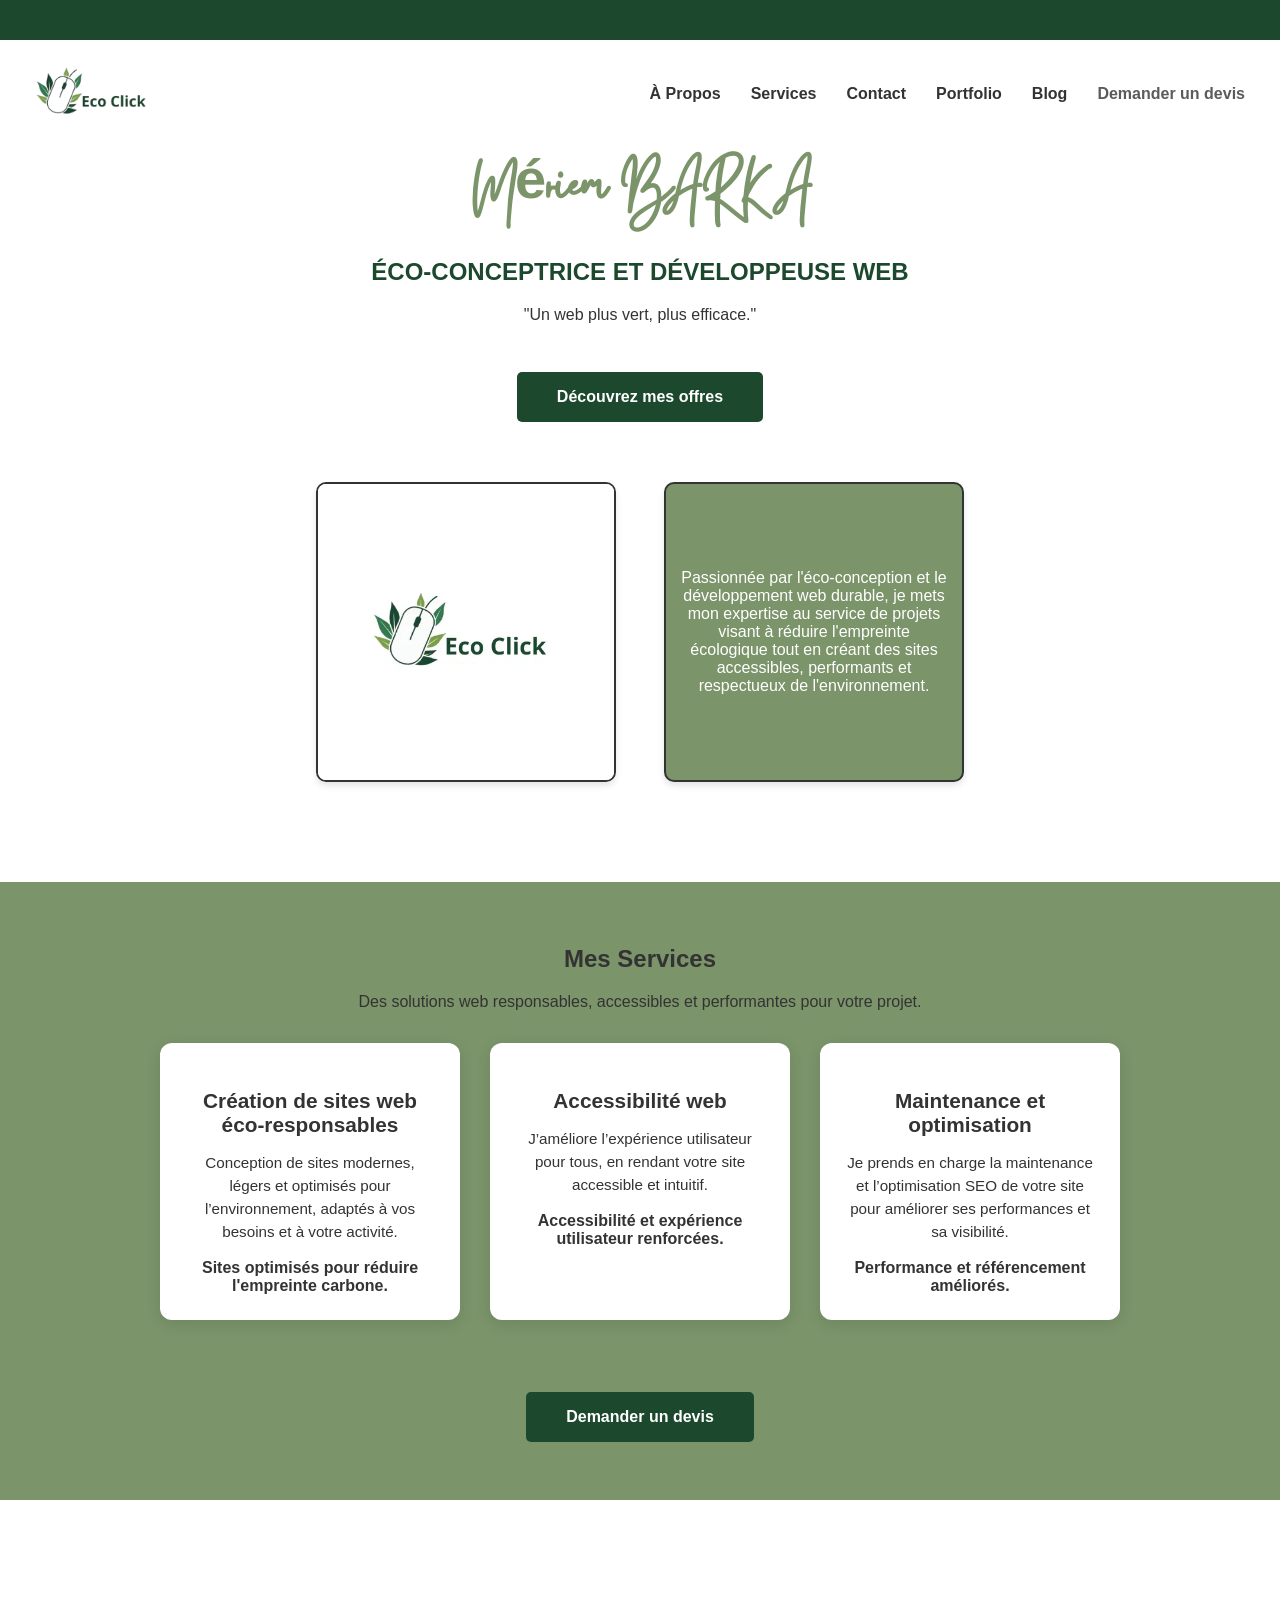
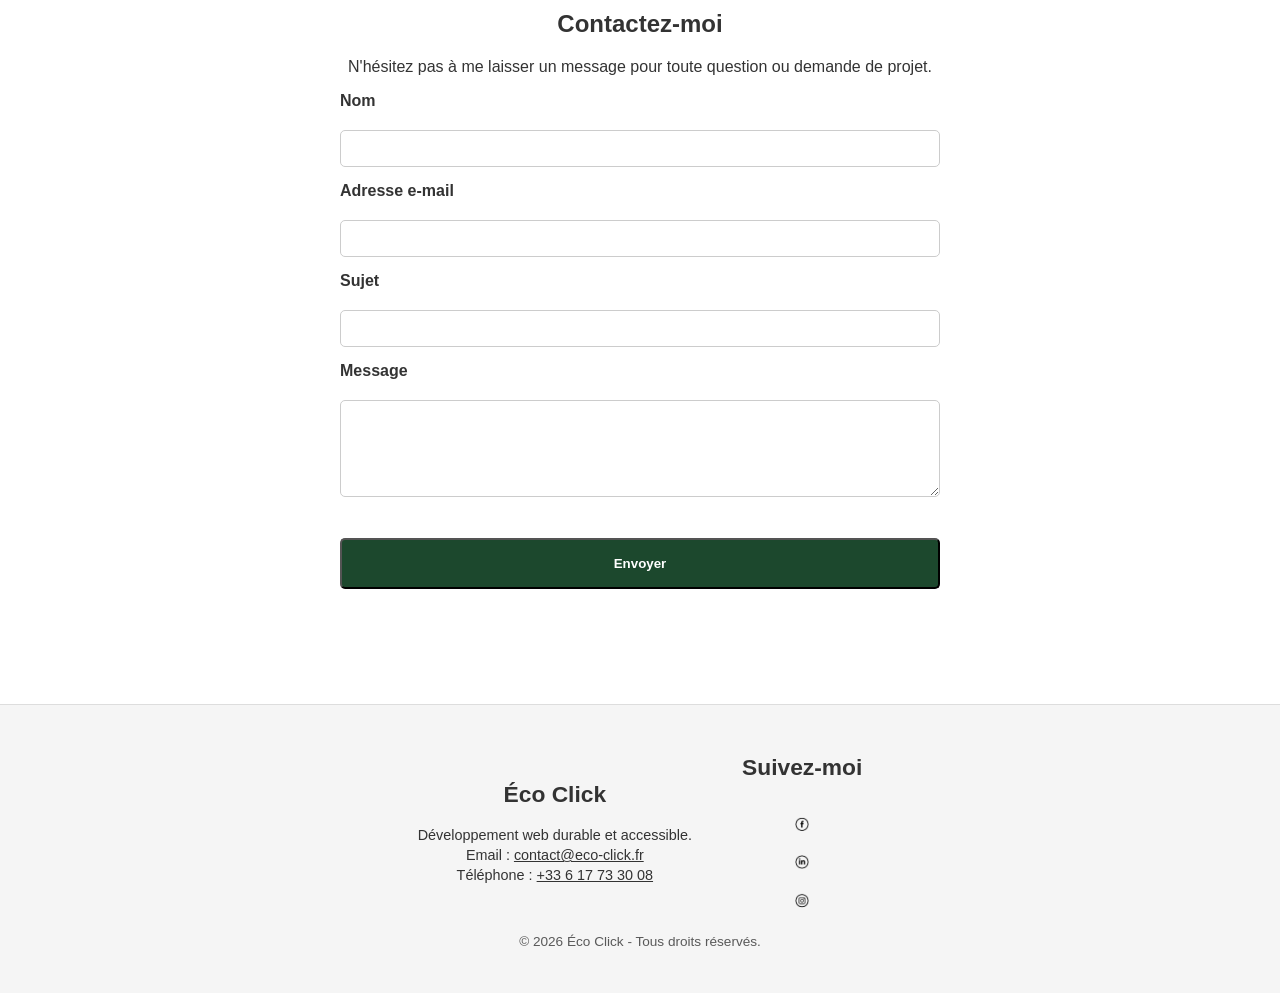
==== index.html @ 2e96f202 "feat: publication initiale du portfolio" ====
<!DOCTYPE html>
<html lang="fr">
  <head>
    <!-- Métadonnées principales -->
    <meta charset="UTF-8" />
    <meta name="viewport" content="width=device-width, initial-scale=1.0" />
    <meta
      name="description"
      content="Portfolio de Mériem BARKA, développeuse web spécialisée en éco-conception et accessibilité numérique. Création de sites performants, durables et inclusifs."
    />
    <meta
      name="keywords"
      content="développeuse web, éco-conception, accessibilité numérique, sites web responsables, développement web durable, performance web, SEO, Mériem BARKA, Éco Click"
    />
    <meta name="author" content="Mériem BARKA - Éco Click" />
    <meta name="robots" content="index, follow" />

    <!-- Titre optimisé SEO -->
    <title>
      Éco Click | Mériem BARKA - Développement Web Durable & Accessibilité
    </title>

    <!-- Données structurées JSON-LD pour Google -->
    <script type="application/ld+json">
      {
        "@context": "https://schema.org",
        "@type": "Person",
        "name": "Mériem BARKA",
        "jobTitle": "Développeuse Web & Éco-conceptrice",
        "url": "https://www.ecoclick.fr",
        "sameAs": [
          "https://www.linkedin.com/in/meriem-barka",
          "https://github.com/meriem-barka"
        ],
        "description": "Développeuse web spécialisée en éco-conception et accessibilité numérique. Création de sites performants, durables et inclusifs.",
        "worksFor": {
          "@type": "Organization",
          "name": "Éco Click"
        }
      }
    </script>

    <!-- Police Google Fonts -->
    <link
      href="https://fonts.googleapis.com/css2?family=Poppins:wght@400;600&display=swap"
      rel="stylesheet"
    />

    <!-- Feuille de style externe -->
    <link rel="stylesheet" href="assets/css/styles.css" />

    <!-- Favicons -->
    <link
      rel="icon"
      type="image/png"
      sizes="32x32"
      href="assets/img/favicon-icon.png"
    />
    <link
      rel="apple-touch-icon"
      sizes="180x180"
      href="assets/img/favicon-icon.png"
    />

    <!-- Couleur du thème pour mobile -->
    <meta name="theme-color" content="#2e7d32" />

    <!-- Script JS -->
    <script src="assets/js/script.js" defer></script>
  </head>

  <body>
    <!-- Lien d'accessibilité pour passer au contenu -->
    <a href="#main-content" class="skip-link">Passer au contenu principal</a>

    <!-- Bande verte décorative -->
    <div class="bande-verte" aria-hidden="true"></div>

    <!-- Header (chargé dynamiquement via JS si besoin) -->
    <div id="header-container"></div>

    <div class="container">
      <main id="main-content">
        <!-- SECTION À PROPOS -->
        <section id="about">
          <h1>Mériem BARKA</h1>
          <h2>ÉCO-CONCEPTRICE ET DÉVELOPPEUSE WEB</h2>
          <blockquote>"Un web plus vert, plus efficace."</blockquote>
          <a href="#services" class="btn-primary btn-animated"
            >Découvrez mes offres</a
          >

          <div class="about-container">
            <div class="about-photo">
              <img
                src="./assets/img/profil.webp"
                alt="Portrait de Mériem BARKA, conceptrice et développeuse web"
                width="300"
                height="300"
                loading="lazy"
              />
            </div>

            <div class="about-description">
              <p>
                Passionnée par l'éco-conception et le développement web durable,
                je mets mon expertise au service de projets visant à réduire
                l'empreinte écologique tout en créant des sites accessibles,
                performants et respectueux de l'environnement.
              </p>
            </div>
          </div>
        </section>

        <!-- SECTION SERVICES -->
        <section id="services">
          <h2>Mes Services</h2>
          <p>
            Des solutions web responsables, accessibles et performantes pour
            votre projet.
          </p>

          <div class="services-container">
            <article class="service-card">
              <h3>Création de sites web éco-responsables</h3>
              <p>
                Conception de sites modernes, légers et optimisés pour
                l’environnement, adaptés à vos besoins et à votre activité.
              </p>
              <strong>Sites optimisés pour réduire l'empreinte carbone.</strong>
            </article>

            <article class="service-card">
              <h3>Accessibilité web</h3>
              <p>
                J’améliore l’expérience utilisateur pour tous, en rendant votre
                site accessible et intuitif.
              </p>
              <strong
                >Accessibilité et expérience utilisateur renforcées.</strong
              >
            </article>

            <article class="service-card">
              <h3>Maintenance et optimisation</h3>
              <p>
                Je prends en charge la maintenance et l’optimisation SEO de
                votre site pour améliorer ses performances et sa visibilité.
              </p>
              <strong>Performance et référencement améliorés.</strong>
            </article>
          </div>

          <div class="cta-center">
            <a href="/devis.html" class="btn btn-primary">Demander un devis</a>
          </div>
        </section>

        <!-- SECTION CONTACT -->
        <section id="contact">
          <div class="contact-intro">
            <h2>Contactez-moi</h2>
            <p>
              N'hésitez pas à me laisser un message pour toute question ou
              demande de projet.
            </p>
          </div>

          <div class="contact-content">
            <div class="contact-form">
              <form
                action="envoyer.php"
                method="POST"
                aria-label="Formulaire de contact"
              >
                <label for="nom">Nom</label>
                <input type="text" id="nom" name="nom" required />

                <label for="email">Adresse e-mail</label>
                <input type="email" id="email" name="email" required />

                <label for="sujet">Sujet</label>
                <input type="text" id="sujet" name="sujet" required />

                <label for="message">Message</label>
                <textarea
                  id="message"
                  name="message"
                  rows="5"
                  required
                ></textarea>

                <button type="submit" class="btn-primary">Envoyer</button>
              </form>
            </div>
          </div>
        </section>
      </main>
    </div>

    <!-- Footer -->
    <div id="footer-container"></div>
  </body>
</html>
---- assets/css/styles.css ----
/* ===================================================
   1. RÉINITIALISATION ET POLICES
   =================================================== */
* {
  box-sizing: border-box;
  font-family: Arial, sans-serif;
}

/* Assurer que html et body prennent toute la hauteur */
html,
body {
  height: 100%;
  background-color: white;
  color: #333;
  text-align: center;
  margin: 0;
  padding: 0;
}

@font-face {
  font-family: "Gistesy";
  src: url("../fonts/Gistesy.woff2") format("woff2"),
    url("../fonts/Gistesy.woff") format("woff");
  font-weight: normal;
  font-style: normal;
  font-display: swap;
}

a {
  text-decoration: none;
  color: inherit;
}

/* ===================================================
   2. SKIP LINK (ACCESSIBILITÉ)
   =================================================== */
.skip-link {
  position: absolute;
  top: -40px;
  left: 10px;
  background: #2e7d32;
  color: white;
  padding: 10px;
  font-weight: bold;
  text-decoration: none;
  z-index: 1001;
}

.skip-link:focus {
  top: 10px;
}

/* ===================================================
   3. BANDE VERTE EN HAUT
   =================================================== */
.bande-verte {
  position: fixed;
  top: 0;
  left: 0;
  background-color: #1c482d;
  height: 40px;
  width: 100%;
  z-index: 1000;
}

/* ===================================================
   4. NAVIGATION
   =================================================== */
header {
  display: flex;
  justify-content: space-between;
  align-items: center;
  position: fixed;
  top: 40px;
  left: 0;
  width: 100%;
  z-index: 1000;
  background-color: white;
  padding: 10px 20px;
}

.logo {
  width: 150px;
  height: auto;
}

nav {
  display: flex;
  align-items: center;
}

#nav-links {
  list-style: none;
  display: flex;
  padding: 0;
  margin: 0;
}

#nav-links li {
  margin: 0 15px;
}

#nav-links a {
  text-decoration: none;
  color: #333;
  font-weight: bold;
  font-size: 16px;
  transition: color 0.3s;
}

header nav a.active {
  color: #2c7a7b;
  font-weight: bold;
  pointer-events: none;
}

#nav-links a:hover {
  color: #2e7d32;
}

#nav-links a.devis-link {
  opacity: 0.8;
  transition: opacity 0.3s ease;
}

#nav-links a.devis-link:hover {
  opacity: 1;
}

.burger-menu {
  display: none;
  cursor: pointer;
  flex-direction: column;
  gap: 5px;
  width: 30px;
  height: 25px;
  justify-content: center;
  align-items: center;
  z-index: 100;
  background: none;
  border: none;
}

.burger-menu span {
  display: block;
  width: 30px;
  height: 3px;
  background-color: black;
  border-radius: 3px;
  transition: all 0.3s ease-in-out;
}

.burger-menu.active span:nth-child(1) {
  transform: translateX(8px) rotate(45deg);
}

.burger-menu.active span:nth-child(2) {
  opacity: 0;
}

.burger-menu.active span:nth-child(3) {
  transform: translateY(-8px) rotate(-45deg);
}

body.menu-open {
  overflow: hidden;
}

/* Navigation mobile */
@media screen and (max-width: 768px) {
  #nav-links {
    display: none;
    flex-direction: column;
    gap: 15px;
    position: absolute;
    top: 60px;
    right: 20px;
    background-color: white;
    border: 1px solid #ddd;
    padding: 15px;
    box-shadow: 0px 8px 10px rgba(0, 0, 0, 0.1);
  }

  #nav-links.active {
    display: flex;
  }
  .burger-menu {
    display: flex;
    margin-right: 20px;
  }
}

/* ===================================================
   5. BOUTONS
   =================================================== */
.btn,
.btn-primary {
  margin-top: 2em;
  display: inline-block;
  padding: 1rem 2.5rem;
  border-radius: 5px;
  font-weight: bold;
  text-decoration: none;
  color: white;
  cursor: pointer;
  transition: background-color 0.3s;
}

.btn {
  background-color: #1c482d;
}

.btn:hover {
  background-color: #1b5e20;
}

.btn-primary {
  margin-bottom: 15px;
  background-color: #1c482d;
}

.btn-primary:hover {
  background-color: #1b5e20;
}

.cta-center {
  text-align: center;
  margin-top: 2.5rem;
}

/* ===================================================
   6. SECTIONS GÉNÉRALES
   =================================================== */
section {
  padding: 50px 20px;
  margin: 0 0 40px 0;
  width: 100%;
  box-sizing: border-box;
}

/* ===================================================
   7. ABOUT / À PROPOS
   =================================================== */
#about {
  margin: 60px auto;
  text-align: center;
  padding: 40px 20px;
  max-width: 1000px;
}

#about h1 {
  font-family: "Gistesy", sans-serif;
  font-size: 3.5rem;
  margin-bottom: 10px;
  color: #7b946a;
}

#about h2 {
  font-size: 1.5rem;
  color: #1c482d;
  margin-bottom: 20px;
}

.about-container {
  display: flex;
  justify-content: center;
  align-items: center;
  gap: 5%;
  flex-wrap: wrap;
  margin-top: 45px;
}

.about-photo,
.about-description {
  width: 300px;
  height: 300px;
  border-radius: 10px;
  box-shadow: 0 4px 6px rgba(0, 0, 0, 0.1);
  display: flex;
  justify-content: center;
  align-items: center;
}

.about-photo {
  border: 2px solid #333;
  overflow: hidden;
}

.about-photo img {
  width: 100%;
  height: 100%;
  object-fit: cover;
}

.about-description {
  border: 2px solid #333;
  padding: 15px;
  background-color: #7b946a;
  color: white;
  text-align: center;
}

@media (max-width: 768px) {
  .about-container {
    flex-direction: column;
    gap: 20px;
  }
  .about-photo,
  .about-description {
    width: 80%;
    max-width: 300px;
  }
}

/* ===================================================
   8. SERVICES
   =================================================== */
#services {
  padding: 2.7rem 1rem;
  background-color: #7b946a;
}

.services-container {
  margin: 2rem auto;
  display: flex;
  justify-content: center;
  flex-wrap: wrap;
  gap: 30px;
  max-width: 1200px;
}

.service-card {
  background: white;
  padding: 25px;
  border-radius: 12px;
  width: 300px;
  box-shadow: 0 4px 15px rgba(0, 0, 0, 0.1);
  transition: 0.3s;
}

.service-card:hover {
  transform: translateY(-5px);
  box-shadow: 0 8px 25px rgba(0, 0, 0, 0.15);
}

.service-card h3 {
  font-size: 1.3rem;
  margin-bottom: 12px;
}

.service-card p {
  font-size: 0.95rem;
  line-height: 1.5;
}

.service-card strong {
  display: block;
  margin-top: 10px;
  color: #333;
}
/* ===================================================
   CORRECTIF FORMULAIRE DE CONTACT (Alignement vertical)
   =================================================== */
.contact-form form {
  display: flex;
  flex-direction: column; /* Force les champs à aller les uns sous les autres */
  align-items: stretch;
  gap: 15px;
  max-width: 600px;
  margin: 0 auto;
}

.contact-form label {
  text-align: left;
  font-weight: bold;
  margin-bottom: 5px;
}

.contact-form input,
.contact-form textarea {
  width: 100%;
  padding: 10px;
  border: 1px solid #ccc;
  border-radius: 5px;
  box-sizing: border-box;
}

/* ===================================================
   9. PAGE DEVIS
   =================================================== */
#devis .devis-container {
  max-width: 700px;
  margin: 120px auto 40px auto;
  padding: 20px;
  background: white;
  border-radius: 12px;
  box-shadow: 0 4px 15px rgba(0, 0, 0, 0.1);
}

#devis .devis-form {
  display: flex;
  flex-direction: column;
  gap: 15px;
}

#devis .devis-form label {
  margin-bottom: 5px;
  display: flex;
  align-items: center;
  gap: 8px;
  cursor: pointer;
  text-align: left;
  font-weight: bold;
}

#devis .devis-form input[type="text"],
#devis .devis-form input[type="email"],
#devis .devis-form input[type="date"],
#devis .devis-form textarea {
  padding: 10px;
  border-radius: 5px;
  border: 1px solid #ccc;
  width: 100%;
}

.checkbox-group {
  display: flex;
  align-items: center;
  gap: 10px;
  margin-top: 5px;
}

.checkbox-group input[type="checkbox"] {
  width: 18px;
  height: 18px;
}

fieldset.form-group {
  border: 1px solid #ccc;
  padding: 15px;
  border-radius: 5px;
  text-align: left;
}

fieldset.form-group legend {
  font-weight: bold;
  padding: 0 5px;
}

/* ===================================================
   10. PORTFOLIO 
   =================================================== */
#portfolio {
  text-align: center;
  box-sizing: border-box;
  width: 100%;
  padding: 5rem 2rem;
  margin: 0;
  background-color: #7b946a;
}

#portfolio h1 {
  color: white;
  margin-top: 2rem;
}

#portfolio h2 {
  margin: 0 auto 3rem auto;
  color: #f0f0f0;
  font-size: 1.2rem;
}

.projects-container {
  display: flex;
  justify-content: center;
  flex-wrap: wrap;
  gap: 30px;
  max-width: 1200px;
  margin: 0 auto;
}

.project-card {
  background: white;
  padding: 25px;
  border-radius: 12px;
  width: 350px;
  box-shadow: 0 4px 15px rgba(0, 0, 0, 0.1);
  transition: 0.3s;
  box-sizing: border-box;
  text-align: left;
}

.project-card:hover {
  transform: translateY(-5px);
  box-shadow: 0 8px 25px rgba(0, 0, 0, 0.15);
}

.project-card h3 {
  font-size: 1.3rem;
  margin-bottom: 12px;
}

.project-card p {
  font-size: 0.95rem;
  line-height: 1.5;
}

.project-card strong {
  display: block;
  margin-top: 10px;
  color: #2e7d32;
}

.project-card img {
  width: 100%;
  height: auto;
  border-radius: 5px;
  margin-bottom: 15px;
  object-fit: cover;
}

/* ===================================================
   11. PAGE BLOG
   =================================================== */
#blog {
  background-color: #fff7eb;
  padding: 8rem 2rem 4rem 2rem;
  margin: 0 auto;
  font-family: "Poppins", sans-serif;
}

#blog h1 {
  text-align: center;
  font-size: 2.5rem;
  margin-bottom: 10px;
}

#blog .intro {
  text-align: center;
  font-size: 1.1rem;
  color: #555;
  margin-bottom: 40px;
}

.articles-container {
  display: flex;
  flex-wrap: wrap;
  justify-content: center;
  gap: 30px;
  max-width: 1200px;
  margin: 0 auto;
}

.article {
  background: white;
  padding: 25px;
  border-radius: 12px;
  width: 360px;
  box-shadow: 0 3px 8px rgba(0, 0, 0, 0.15);
  transition: transform 0.3s, box-shadow 0.3s;
  text-align: left;
}

.article:hover {
  transform: translateY(-5px);
  box-shadow: 0 6px 15px rgba(0, 0, 0, 0.2);
}

.article h2 {
  font-size: 1.2rem;
  margin-bottom: 10px;
}

.article .meta {
  font-size: 0.85rem;
  color: #555;
  margin-bottom: 15px;
}

.article img {
  width: 100%;
  height: 200px;
  object-fit: cover;
  border-radius: 8px;
  margin-bottom: 15px;
}

.article p {
  font-size: 0.95rem;
  line-height: 1.5;
}

.btn-read-more {
  display: inline-block;
  margin-top: 15px;
  text-decoration: none;
  background-color: #27632a;
  color: white;
  padding: 8px 16px;
  border-radius: 8px;
  font-weight: bold;
  font-size: 0.9rem;
  transition: background-color 0.3s;
}

.btn-read-more:hover {
  background-color: #1c482d;
}

/* ===================================================
   FOOTER (Pleine largeur et centré)
   =================================================== */

footer {
  background-color: whitesmoke;
  color: #333333;
  padding: 30px 20px;
  width: 100%;
  margin-top: 50px;
  border-top: 1px solid #ddd;
  font-size: 0.95rem;
  box-sizing: border-box;
}

.footer-container {
  display: flex;
  justify-content: center; /* Centre les blocs sur grand écran */
  align-items: center;
  flex-wrap: wrap;
  gap: 50px; /* Espace harmonieux entre les blocs */
  width: 100%;
  margin: 0 auto;
}

.footer-info,
.footer-socials {
  text-align: center; /* Tout est centré à l'intérieur des blocs */
}

.footer-info h3,
.footer-socials h3 {
  font-size: 1.1rem;
  margin: 0 0 8px 0;
  color: #1c482d; /* Rappel de votre vert principal */
}

.footer-info p {
  margin: 4px 0;
  font-size: 0.9rem;
}

.footer-info a {
  color: #333;
  text-decoration: underline;
}

.footer-socials {
  display: flex;
  flex-direction: column; /* Met le titre "Suivez-moi" au-dessus des icônes */
  align-items: center;
  gap: 10px;
}

.footer-socials div,
.footer-socials-icons {
  display: flex;
  gap: 15px; /* Espace entre chaque icône */
}

.footer-socials img {
  width: 28px;
  height: 28px;
  transition: transform 0.2s, filter 0.2s;
  vertical-align: middle;
}

.footer-socials img:hover {
  transform: scale(1.15);
  filter: brightness(1.2);
}

.footer-bottom {
  margin-top: 20px;
  text-align: center;
  font-size: 0.85rem;
  opacity: 0.8;
}

/* ===================================================
   13. MEDIA QUERIES GÉNÉRALES
   =================================================== */
/* Responsive mobile : empilé et centré */
@media (max-width: 768px) {
  .footer-container {
    flex-direction: column;
    gap: 30px;
  }
}
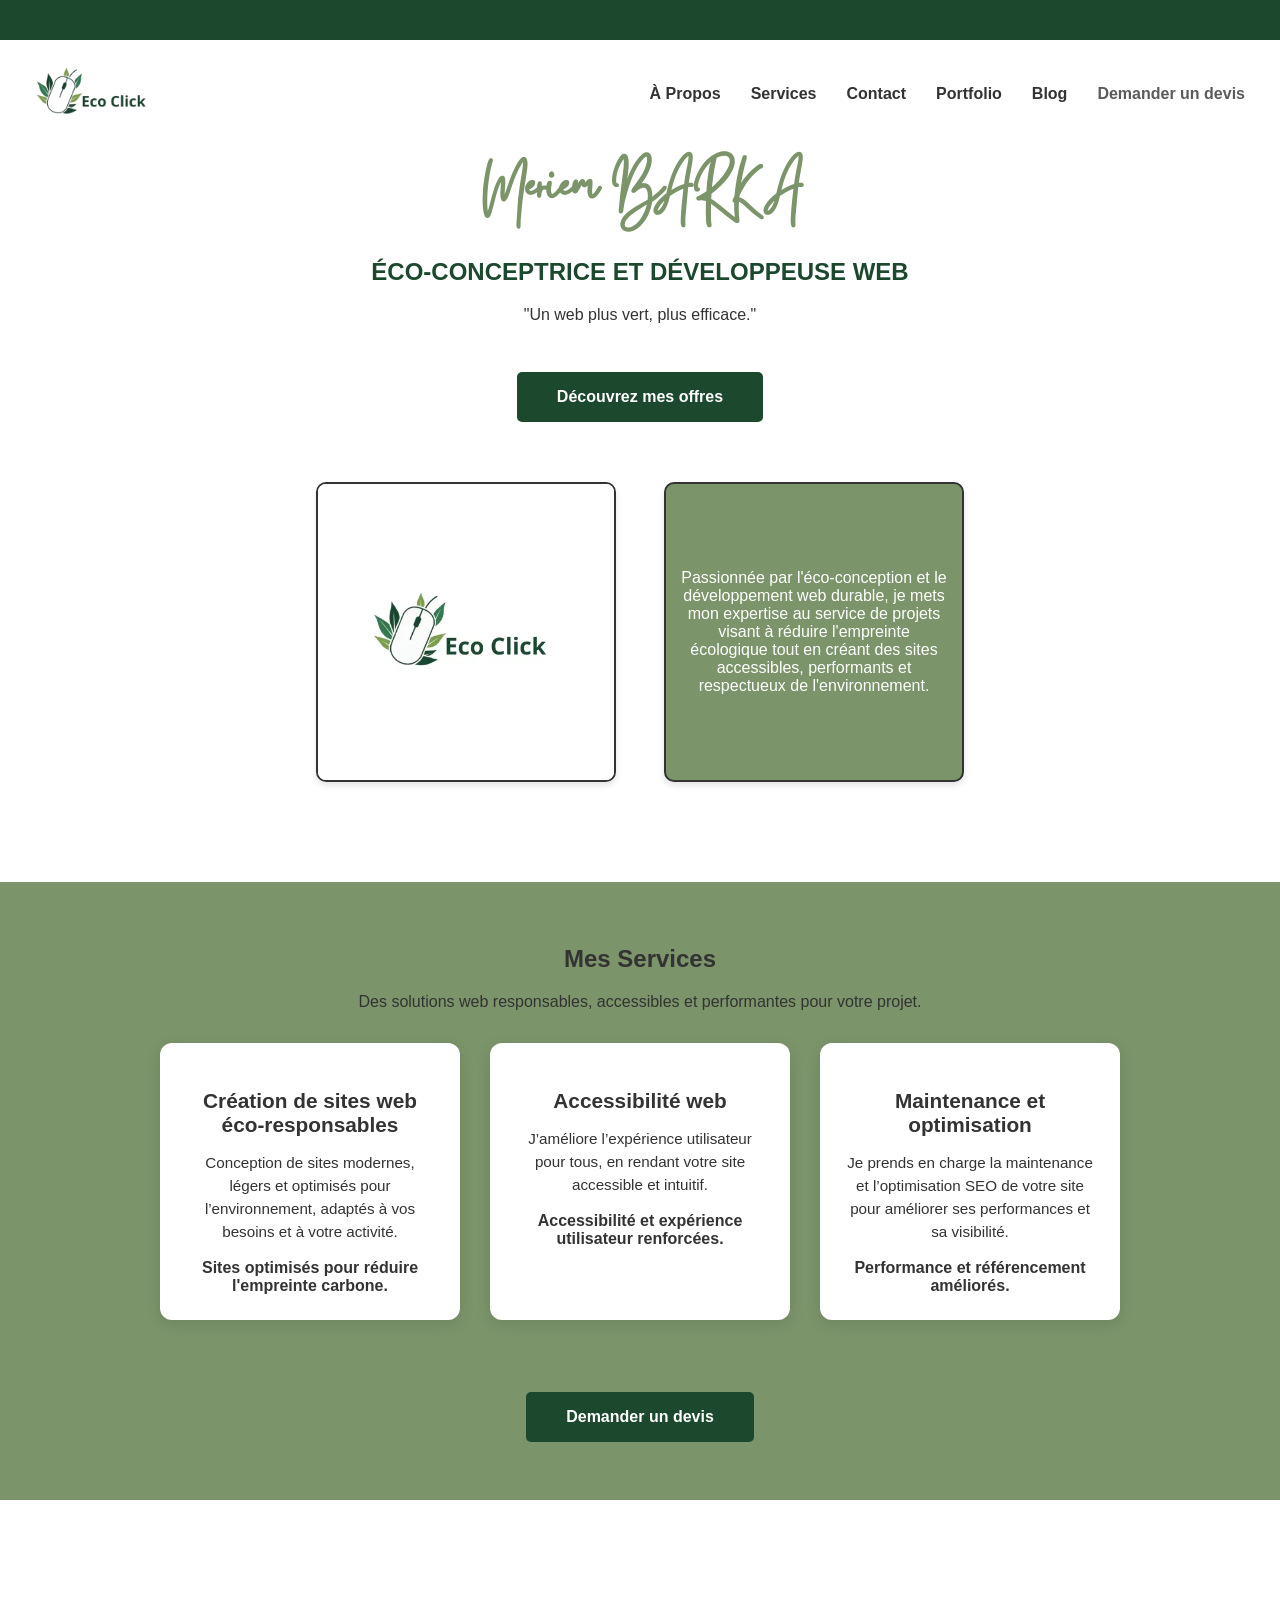
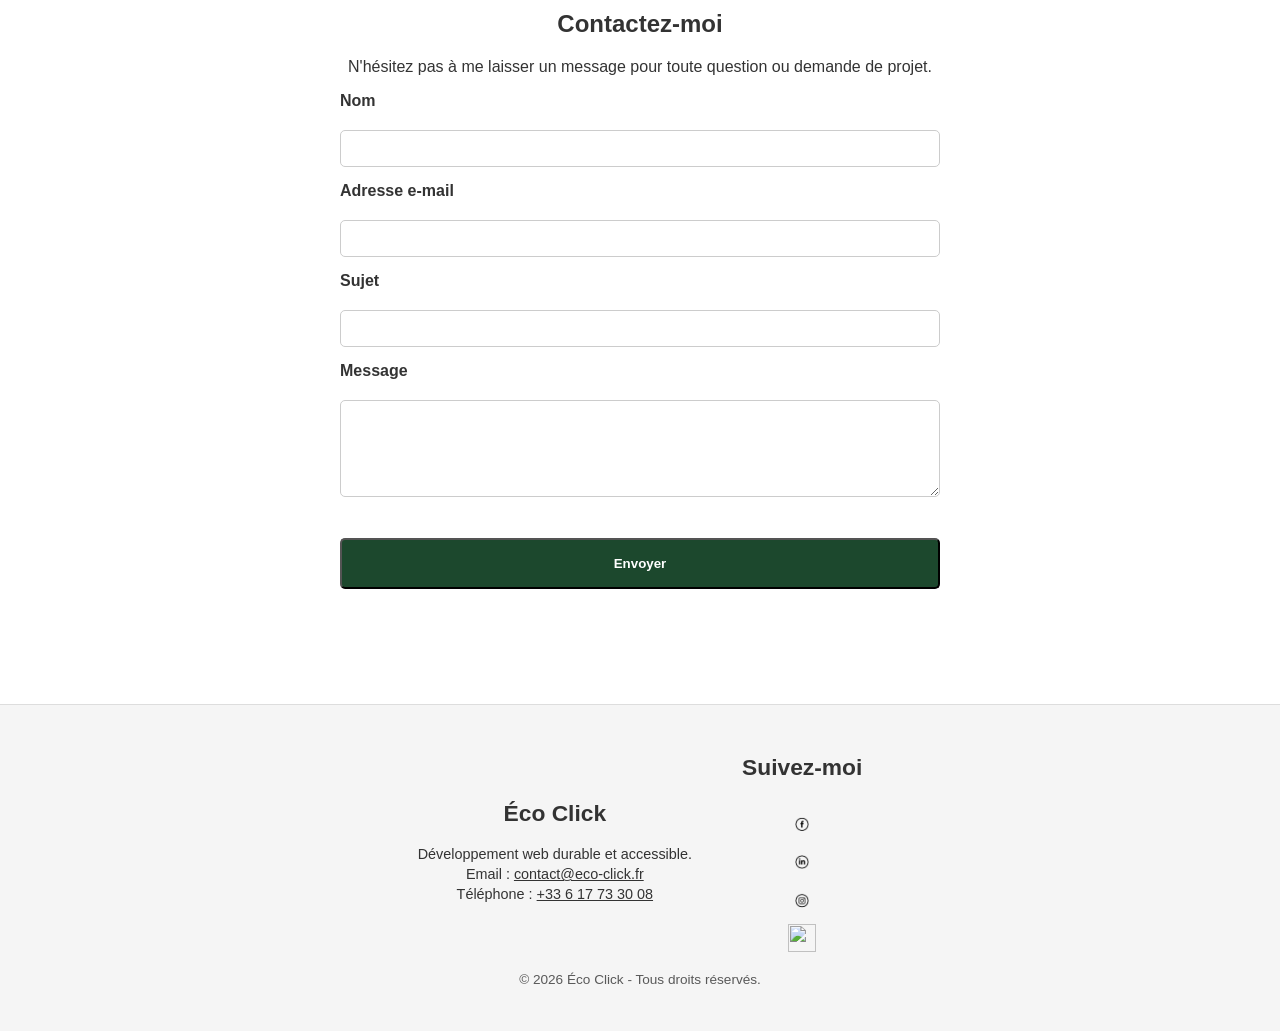
==== commit 3a3d5034: "update file pictures" ====
--- a/index.html
+++ b/index.html
@@ -3,6 +3,9 @@
   <head>
     <!-- Métadonnées principales -->
     <meta charset="UTF-8" />
+    <meta
+      name="google-site-verification=9EsP41_DhnUaZAayKfEhq12iLwzGcJTIRcIkLWVnmjs"
+    />
     <meta name="viewport" content="width=device-width, initial-scale=1.0" />
     <meta
       name="description"
@@ -17,7 +20,7 @@
 
     <!-- Titre optimisé SEO -->
     <title>
-      Éco Click | Mériem BARKA - Développement Web Durable & Accessibilité
+      Éco Click | Meriem BARKA - Développement Web Durable & Accessibilité
     </title>
 
     <!-- Données structurées JSON-LD pour Google -->
@@ -83,7 +86,7 @@
       <main id="main-content">
         <!-- SECTION À PROPOS -->
         <section id="about">
-          <h1>Mériem BARKA</h1>
+          <h1>Meriem BARKA</h1>
           <h2>ÉCO-CONCEPTRICE ET DÉVELOPPEUSE WEB</h2>
           <blockquote>"Un web plus vert, plus efficace."</blockquote>
           <a href="#services" class="btn-primary btn-animated"
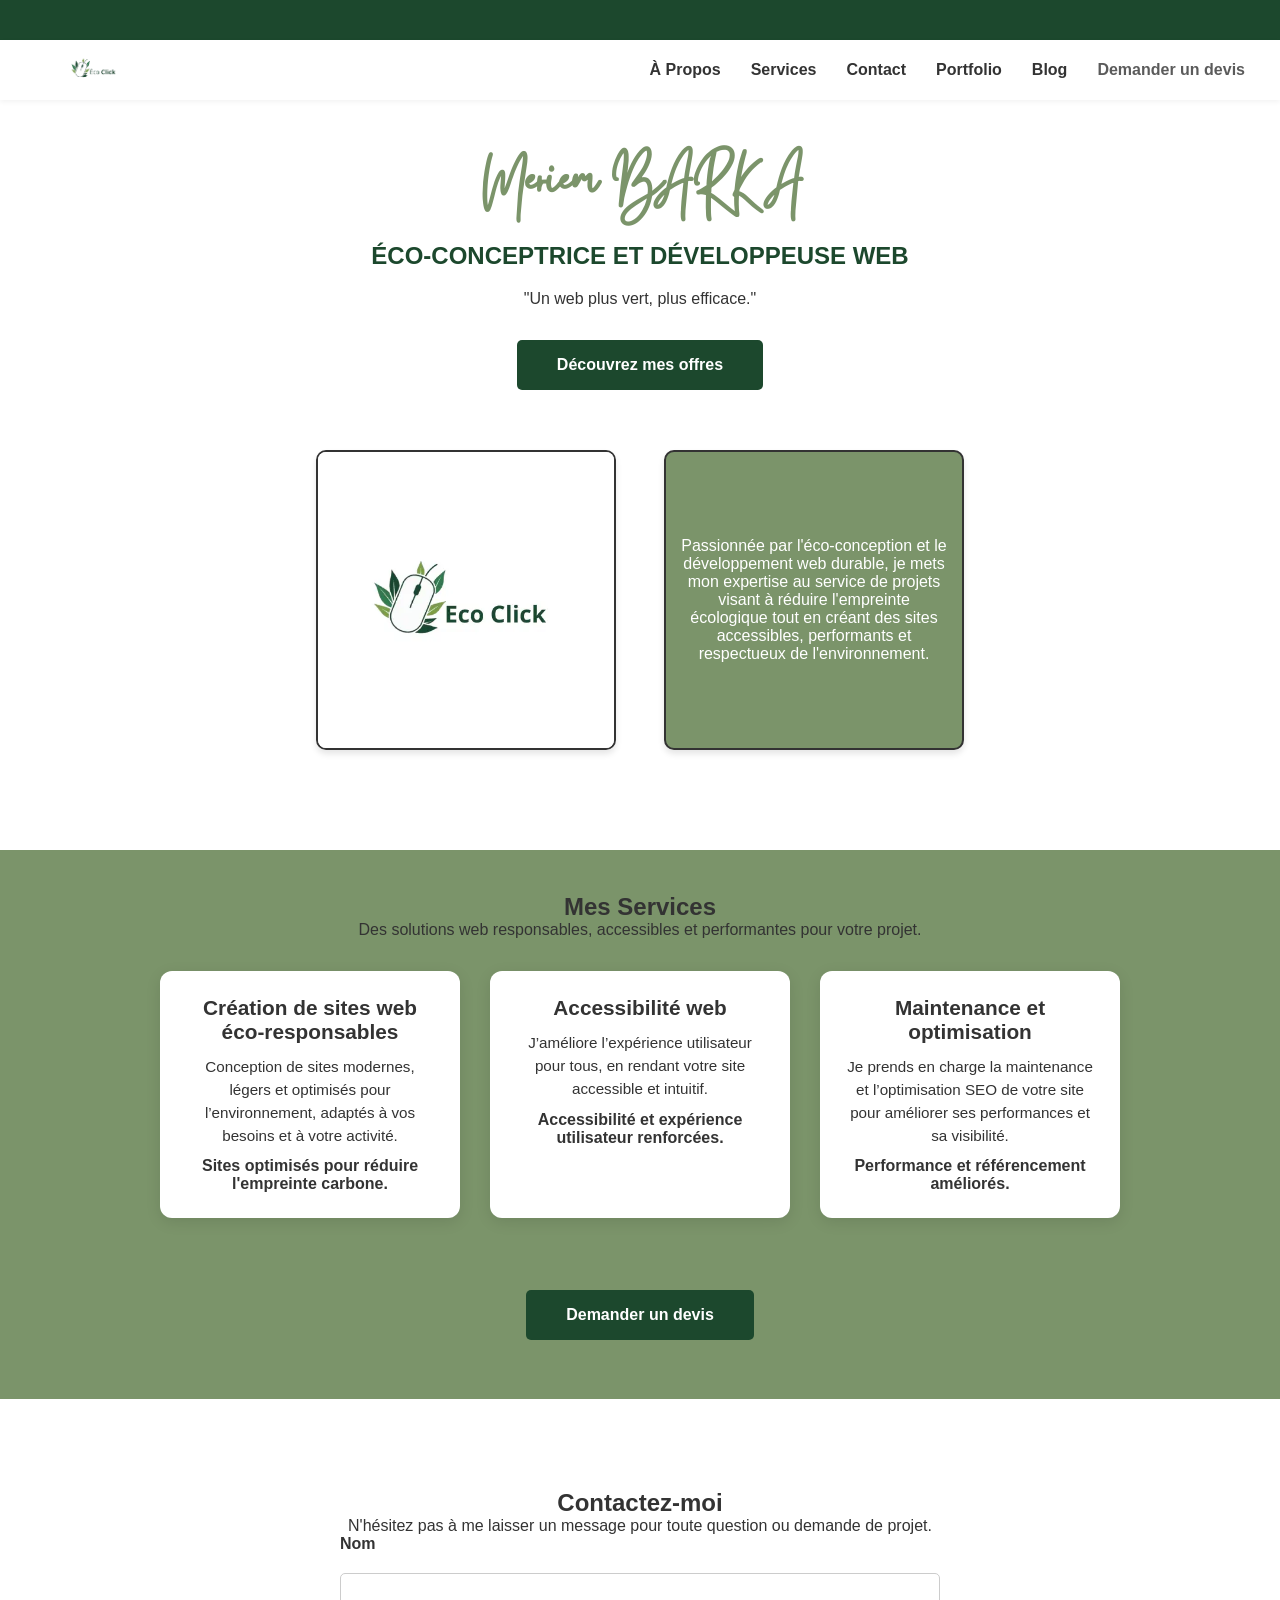
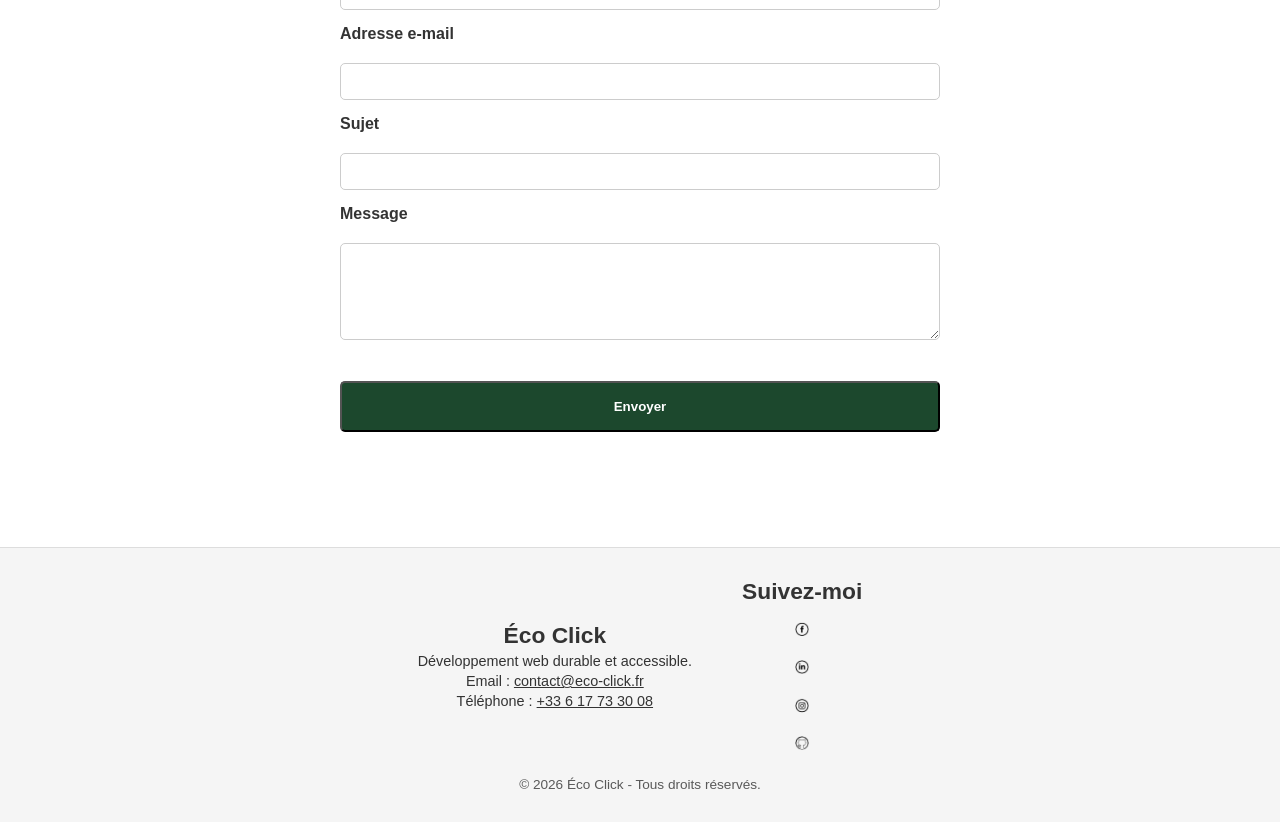
==== commit e5371b97: "updates finish pictur" ====
--- a/index.html
+++ b/index.html
@@ -57,12 +57,12 @@
       rel="icon"
       type="image/png"
       sizes="32x32"
-      href="assets/img/favicon-icon.png"
+      href="assets/img/favicon.png"
     />
     <link
       rel="apple-touch-icon"
       sizes="180x180"
-      href="assets/img/favicon-icon.png"
+      href="assets/img/favicon.png"
     />
 
     <!-- Couleur du thème pour mobile -->
--- a/assets/css/styles.css
+++ b/assets/css/styles.css
@@ -1,29 +1,37 @@
 /* ===================================================
-   1. RÉINITIALISATION ET POLICES
+   1. RÉINITIALISATION, POLICES ET STYLES DE BASE
    =================================================== */
 * {
   box-sizing: border-box;
+  margin: 0;
+  padding: 0;
   font-family: Arial, sans-serif;
 }
 
-/* Assurer que html et body prennent toute la hauteur */
+@font-face {
+  font-family: "Gistesy";
+  src: url("../fonts/Gistesy.woff2") format("woff2"),
+       url("../fonts/Gistesy.woff") format("woff");
+  font-weight: normal;
+  font-style: normal;
+  font-display: swap;
+}
+
 html,
 body {
   height: 100%;
   background-color: white;
   color: #333;
   text-align: center;
-  margin: 0;
-  padding: 0;
-}
-
-@font-face {
-  font-family: "Gistesy";
-  src: url("../fonts/Gistesy.woff2") format("woff2"),
-    url("../fonts/Gistesy.woff") format("woff");
-  font-weight: normal;
-  font-style: normal;
-  font-display: swap;
+}
+
+/* IMPORTANT : Compensation pour le header fixe afin de ne rien cacher */
+body {
+  padding-top: 100px; 
+}
+
+body.menu-open {
+  overflow: hidden;
 }
 
 a {
@@ -32,7 +40,7 @@
 }
 
 /* ===================================================
-   2. SKIP LINK (ACCESSIBILITÉ)
+   2. ACCESSIBILITÉ (SKIP LINK)
    =================================================== */
 .skip-link {
   position: absolute;
@@ -51,8 +59,9 @@
 }
 
 /* ===================================================
-   3. BANDE VERTE EN HAUT
-   =================================================== */
+   3. EN-TÊTE ET NAVIGATION (HEADER / NAV)
+   =================================================== */
+/* Bande verte tout en haut (40px de haut) */
 .bande-verte {
   position: fixed;
   top: 0;
@@ -63,9 +72,7 @@
   z-index: 1000;
 }
 
-/* ===================================================
-   4. NAVIGATION
-   =================================================== */
+/* Navigation principale fixe sous la bande verte (Top 40px) */
 header {
   display: flex;
   justify-content: space-between;
@@ -74,14 +81,18 @@
   top: 40px;
   left: 0;
   width: 100%;
+  height: 60px; /* Hauteur fixe pour éviter les chevauchements */
   z-index: 1000;
   background-color: white;
   padding: 10px 20px;
+  box-shadow: 0 2px 5px rgba(0,0,0,0.05);
 }
 
 .logo {
   width: 150px;
   height: auto;
+  max-height: 45px; /* Empêche le logo d'agrandir le header */
+  object-fit: contain;
 }
 
 nav {
@@ -108,14 +119,14 @@
   transition: color 0.3s;
 }
 
+#nav-links a:hover {
+  color: #2e7d32;
+}
+
 header nav a.active {
   color: #2c7a7b;
   font-weight: bold;
   pointer-events: none;
-}
-
-#nav-links a:hover {
-  color: #2e7d32;
 }
 
 #nav-links a.devis-link {
@@ -127,6 +138,7 @@
   opacity: 1;
 }
 
+/* Menu Burger (Mobile) */
 .burger-menu {
   display: none;
   cursor: pointer;
@@ -151,7 +163,7 @@
 }
 
 .burger-menu.active span:nth-child(1) {
-  transform: translateX(8px) rotate(45deg);
+  transform: translateY(8px) rotate(45deg);
 }
 
 .burger-menu.active span:nth-child(2) {
@@ -162,12 +174,488 @@
   transform: translateY(-8px) rotate(-45deg);
 }
 
-body.menu-open {
+/* ===================================================
+   4. COMPOSANTS RÉUTILISABLES (BOUTONS & SECTIONS)
+   =================================================== */
+.btn,
+.btn-primary {
+  margin-top: 2em;
+  display: inline-block;
+  padding: 1rem 2.5rem;
+  border-radius: 5px;
+  font-weight: bold;
+  text-decoration: none;
+  color: white;
+  cursor: pointer;
+  transition: background-color 0.3s;
+}
+
+.btn,
+.btn-primary {
+  background-color: #1c482d;
+}
+
+.btn:hover,
+.btn-primary:hover {
+  background-color: #1b5e20;
+}
+
+.btn-primary {
+  margin-bottom: 15px;
+}
+
+.cta-center {
+  text-align: center;
+  margin-top: 2.5rem;
+}
+
+section {
+  padding: 50px 20px;
+  margin: 0 0 40px 0;
+  width: 100%;
+}
+
+/* ===================================================
+   5. SECTION HERO / À PROPOS (#about)
+   =================================================== */
+#about {
+  margin: 20px auto 60px auto;
+  text-align: center;
+  padding: 20px 20px 40px 20px;
+  max-width: 1000px;
+}
+
+#about h1 {
+  font-family: "Gistesy", sans-serif;
+  font-size: 3.5rem;
+  margin-bottom: 10px;
+  color: #7b946a;
+}
+
+#about h2 {
+  font-size: 1.5rem;
+  color: #1c482d;
+  margin-bottom: 20px;
+}
+
+.about-container {
+  display: flex;
+  justify-content: center;
+  align-items: center;
+  gap: 5%;
+  flex-wrap: wrap;
+  margin-top: 45px;
+}
+
+.about-photo,
+.about-description {
+  width: 300px;
+  height: 300px;
+  border-radius: 10px;
+  box-shadow: 0 4px 6px rgba(0, 0, 0, 0.1);
+  display: flex;
+  justify-content: center;
+  align-items: center;
+}
+
+.about-photo {
+  border: 2px solid #333;
   overflow: hidden;
 }
 
-/* Navigation mobile */
+.about-photo img {
+  width: 100%;
+  height: 100%;
+  object-fit: cover;
+}
+
+.about-description {
+  border: 2px solid #333;
+  padding: 15px;
+  background-color: #7b946a;
+  color: white;
+  text-align: center;
+}
+
+/* ===================================================
+   6. SECTION SERVICES (#services)
+   =================================================== */
+#services {
+  padding: 2.7rem 1rem;
+  background-color: #7b946a;
+}
+
+.services-container {
+  margin: 2rem auto;
+  display: flex;
+  justify-content: center;
+  flex-wrap: wrap;
+  gap: 30px;
+  max-width: 1200px;
+}
+
+.service-card {
+  background: white;
+  padding: 25px;
+  border-radius: 12px;
+  width: 300px;
+  box-shadow: 0 4px 15px rgba(0, 0, 0, 0.1);
+  transition: 0.3s;
+}
+
+.service-card:hover {
+  transform: translateY(-5px);
+  box-shadow: 0 8px 25px rgba(0, 0, 0, 0.15);
+}
+
+.service-card h3 {
+  font-size: 1.3rem;
+  margin-bottom: 12px;
+}
+
+.service-card p {
+  font-size: 0.95rem;
+  line-height: 1.5;
+}
+
+.service-card strong {
+  display: block;
+  margin-top: 10px;
+  color: #333;
+}
+
+/* ===================================================
+   7. SECTION PORTFOLIO (#portfolio)
+   =================================================== */
+#portfolio {
+  text-align: center;
+  width: 100%;
+  padding: 5rem 2rem;
+  margin: 0;
+  background-color: #7b946a;
+}
+
+#portfolio h1 {
+  color: white;
+  margin-top: 2rem;
+}
+
+#portfolio h2 {
+  margin: 0 auto 3rem auto;
+  color: #f0f0f0;
+  font-size: 1.2rem;
+}
+
+.projects-container {
+  display: flex;
+  justify-content: center;
+  flex-wrap: wrap;
+  gap: 30px;
+  max-width: 1200px;
+  margin: 0 auto;
+}
+
+.project-card {
+  background: white;
+  padding: 25px;
+  border-radius: 12px;
+  width: 350px;
+  box-shadow: 0 4px 15px rgba(0, 0, 0, 0.1);
+  transition: 0.3s;
+  text-align: left;
+}
+
+.project-card:hover {
+  transform: translateY(-5px);
+  box-shadow: 0 8px 25px rgba(0, 0, 0, 0.15);
+}
+
+.project-card h3 {
+  font-size: 1.3rem;
+  margin-bottom: 12px;
+}
+
+.project-card p {
+  font-size: 0.95rem;
+  line-height: 1.5;
+}
+
+.project-card strong {
+  display: block;
+  margin-top: 10px;
+  color: #2e7d32;
+}
+
+.project-card img {
+  width: 100%;
+  height: auto;
+  border-radius: 5px;
+  margin-bottom: 15px;
+  object-fit: cover;
+}
+
+/* ===================================================
+   8. SECTION BLOG (#blog)
+   =================================================== */
+#blog {
+  background-color: #fff7eb;
+  padding: 4rem 2rem;
+  margin: 0 auto;
+  font-family: "Poppins", sans-serif;
+}
+
+#blog h1 {
+  text-align: center;
+  font-size: 2.5rem;
+  margin-bottom: 10px;
+}
+
+#blog .intro {
+  text-align: center;
+  font-size: 1.1rem;
+  color: #555;
+  margin-bottom: 40px;
+}
+
+.articles-container {
+  display: flex;
+  flex-wrap: wrap;
+  justify-content: center;
+  gap: 30px;
+  max-width: 1200px;
+  margin: 0 auto;
+}
+
+.article {
+  background: white;
+  padding: 25px;
+  border-radius: 12px;
+  width: 360px;
+  box-shadow: 0 3px 8px rgba(0, 0, 0, 0.15);
+  transition: transform 0.3s, box-shadow 0.3s;
+  text-align: left;
+}
+
+.article:hover {
+  transform: translateY(-5px);
+  box-shadow: 0 6px 15px rgba(0, 0, 0, 0.2);
+}
+
+.article h2 {
+  font-size: 1.2rem;
+  margin-bottom: 10px;
+}
+
+.article .meta {
+  font-size: 0.85rem;
+  color: #555;
+  margin-bottom: 15px;
+}
+
+.article img {
+  width: 100%;
+  height: 200px;
+  object-fit: cover;
+  border-radius: 8px;
+  margin-bottom: 15px;
+}
+
+.article p {
+  font-size: 0.95rem;
+  line-height: 1.5;
+}
+
+.btn-read-more {
+  display: inline-block;
+  margin-top: 15px;
+  text-decoration: none;
+  background-color: #27632a;
+  color: white;
+  padding: 8px 16px;
+  border-radius: 8px;
+  font-weight: bold;
+  font-size: 0.9rem;
+  transition: background-color 0.3s;
+}
+
+.btn-read-more:hover {
+  background-color: #1c482d;
+}
+
+/* ===================================================
+   9. FORMULAIRES (CONTACT & DEVIS)
+   =================================================== */
+/* Formulaire de contact */
+.contact-form form {
+  display: flex;
+  flex-direction: column;
+  align-items: stretch;
+  gap: 15px;
+  max-width: 600px;
+  margin: 0 auto;
+}
+
+.contact-form label {
+  text-align: left;
+  font-weight: bold;
+  margin-bottom: 5px;
+}
+
+.contact-form input,
+.contact-form textarea {
+  width: 100%;
+  padding: 10px;
+  border: 1px solid #ccc;
+  border-radius: 5px;
+}
+
+/* Page Devis */
+#devis .devis-container {
+  max-width: 700px;
+  margin: 40px auto;
+  padding: 20px;
+  background: white;
+  border-radius: 12px;
+  box-shadow: 0 4px 15px rgba(0, 0, 0, 0.1);
+}
+
+#devis .devis-form {
+  display: flex;
+  flex-direction: column;
+  gap: 15px;
+}
+
+#devis .devis-form label {
+  margin-bottom: 5px;
+  display: flex;
+  align-items: center;
+  gap: 8px;
+  cursor: pointer;
+  text-align: left;
+  font-weight: bold;
+}
+
+#devis .devis-form input[type="text"],
+#devis .devis-form input[type="email"],
+#devis .devis-form input[type="date"],
+#devis .devis-form textarea {
+  padding: 10px;
+  border-radius: 5px;
+  border: 1px solid #ccc;
+  width: 100%;
+}
+
+.checkbox-group {
+  display: flex;
+  align-items: center;
+  gap: 10px;
+  margin-top: 5px;
+}
+
+.checkbox-group input[type="checkbox"] {
+  width: 18px;
+  height: 18px;
+}
+
+fieldset.form-group {
+  border: 1px solid #ccc;
+  padding: 15px;
+  border-radius: 5px;
+  text-align: left;
+}
+
+fieldset.form-group legend {
+  font-weight: bold;
+  padding: 0 5px;
+}
+
+/* ===================================================
+   10. PIED DE PAGE (FOOTER)
+   =================================================== */
+footer {
+  background-color: whitesmoke;
+  color: #333333;
+  padding: 30px 20px;
+  width: 100%;
+  margin-top: 50px;
+  border-top: 1px solid #ddd;
+  font-size: 0.95rem;
+}
+
+.footer-container {
+  display: flex;
+  justify-content: center;
+  align-items: center;
+  flex-wrap: wrap;
+  gap: 50px;
+  width: 100%;
+  margin: 0 auto;
+}
+
+.footer-info,
+.footer-socials {
+  text-align: center;
+}
+
+.footer-info h3,
+.footer-socials h3 {
+  font-size: 1.1rem;
+  margin: 0 0 8px 0;
+  color: #1c482d;
+}
+
+.footer-info p {
+  margin: 4px 0;
+  font-size: 0.9rem;
+}
+
+.footer-info a {
+  color: #333;
+  text-decoration: underline;
+}
+
+.footer-socials {
+  display: flex;
+  flex-direction: column;
+  align-items: center;
+  gap: 10px;
+}
+
+.footer-socials div,
+.footer-socials-icons {
+  display: flex;
+  gap: 15px;
+}
+
+.footer-socials img {
+  width: 28px;
+  height: 28px;
+  transition: transform 0.2s, filter 0.2s;
+  vertical-align: middle;
+}
+
+.footer-socials img:hover {
+  transform: scale(1.15);
+  filter: brightness(1.2);
+}
+
+.footer-bottom {
+  margin-top: 20px;
+  text-align: center;
+  font-size: 0.85rem;
+  opacity: 0.8;
+}
+
+/* ===================================================
+   11. MEDIA QUERIES (RESPONSIVE DESIGN)
+   =================================================== */
 @media screen and (max-width: 768px) {
+  /* Réglage du padding haut sur mobile */
+  body {
+    padding-top: 110px; 
+  }
+
+  /* Navigation mobile burger */
   #nav-links {
     display: none;
     flex-direction: column;
@@ -184,515 +672,27 @@
   #nav-links.active {
     display: flex;
   }
+
   .burger-menu {
     display: flex;
     margin-right: 20px;
   }
-}
-
-/* ===================================================
-   5. BOUTONS
-   =================================================== */
-.btn,
-.btn-primary {
-  margin-top: 2em;
-  display: inline-block;
-  padding: 1rem 2.5rem;
-  border-radius: 5px;
-  font-weight: bold;
-  text-decoration: none;
-  color: white;
-  cursor: pointer;
-  transition: background-color 0.3s;
-}
-
-.btn {
-  background-color: #1c482d;
-}
-
-.btn:hover {
-  background-color: #1b5e20;
-}
-
-.btn-primary {
-  margin-bottom: 15px;
-  background-color: #1c482d;
-}
-
-.btn-primary:hover {
-  background-color: #1b5e20;
-}
-
-.cta-center {
-  text-align: center;
-  margin-top: 2.5rem;
-}
-
-/* ===================================================
-   6. SECTIONS GÉNÉRALES
-   =================================================== */
-section {
-  padding: 50px 20px;
-  margin: 0 0 40px 0;
-  width: 100%;
-  box-sizing: border-box;
-}
-
-/* ===================================================
-   7. ABOUT / À PROPOS
-   =================================================== */
-#about {
-  margin: 60px auto;
-  text-align: center;
-  padding: 40px 20px;
-  max-width: 1000px;
-}
-
-#about h1 {
-  font-family: "Gistesy", sans-serif;
-  font-size: 3.5rem;
-  margin-bottom: 10px;
-  color: #7b946a;
-}
-
-#about h2 {
-  font-size: 1.5rem;
-  color: #1c482d;
-  margin-bottom: 20px;
-}
-
-.about-container {
-  display: flex;
-  justify-content: center;
-  align-items: center;
-  gap: 5%;
-  flex-wrap: wrap;
-  margin-top: 45px;
-}
-
-.about-photo,
-.about-description {
-  width: 300px;
-  height: 300px;
-  border-radius: 10px;
-  box-shadow: 0 4px 6px rgba(0, 0, 0, 0.1);
-  display: flex;
-  justify-content: center;
-  align-items: center;
-}
-
-.about-photo {
-  border: 2px solid #333;
-  overflow: hidden;
-}
-
-.about-photo img {
-  width: 100%;
-  height: 100%;
-  object-fit: cover;
-}
-
-.about-description {
-  border: 2px solid #333;
-  padding: 15px;
-  background-color: #7b946a;
-  color: white;
-  text-align: center;
-}
-
-@media (max-width: 768px) {
+
+  /* Section À Propos */
   .about-container {
     flex-direction: column;
     gap: 20px;
   }
+
   .about-photo,
   .about-description {
     width: 80%;
     max-width: 300px;
   }
-}
-
-/* ===================================================
-   8. SERVICES
-   =================================================== */
-#services {
-  padding: 2.7rem 1rem;
-  background-color: #7b946a;
-}
-
-.services-container {
-  margin: 2rem auto;
-  display: flex;
-  justify-content: center;
-  flex-wrap: wrap;
-  gap: 30px;
-  max-width: 1200px;
-}
-
-.service-card {
-  background: white;
-  padding: 25px;
-  border-radius: 12px;
-  width: 300px;
-  box-shadow: 0 4px 15px rgba(0, 0, 0, 0.1);
-  transition: 0.3s;
-}
-
-.service-card:hover {
-  transform: translateY(-5px);
-  box-shadow: 0 8px 25px rgba(0, 0, 0, 0.15);
-}
-
-.service-card h3 {
-  font-size: 1.3rem;
-  margin-bottom: 12px;
-}
-
-.service-card p {
-  font-size: 0.95rem;
-  line-height: 1.5;
-}
-
-.service-card strong {
-  display: block;
-  margin-top: 10px;
-  color: #333;
-}
-/* ===================================================
-   CORRECTIF FORMULAIRE DE CONTACT (Alignement vertical)
-   =================================================== */
-.contact-form form {
-  display: flex;
-  flex-direction: column; /* Force les champs à aller les uns sous les autres */
-  align-items: stretch;
-  gap: 15px;
-  max-width: 600px;
-  margin: 0 auto;
-}
-
-.contact-form label {
-  text-align: left;
-  font-weight: bold;
-  margin-bottom: 5px;
-}
-
-.contact-form input,
-.contact-form textarea {
-  width: 100%;
-  padding: 10px;
-  border: 1px solid #ccc;
-  border-radius: 5px;
-  box-sizing: border-box;
-}
-
-/* ===================================================
-   9. PAGE DEVIS
-   =================================================== */
-#devis .devis-container {
-  max-width: 700px;
-  margin: 120px auto 40px auto;
-  padding: 20px;
-  background: white;
-  border-radius: 12px;
-  box-shadow: 0 4px 15px rgba(0, 0, 0, 0.1);
-}
-
-#devis .devis-form {
-  display: flex;
-  flex-direction: column;
-  gap: 15px;
-}
-
-#devis .devis-form label {
-  margin-bottom: 5px;
-  display: flex;
-  align-items: center;
-  gap: 8px;
-  cursor: pointer;
-  text-align: left;
-  font-weight: bold;
-}
-
-#devis .devis-form input[type="text"],
-#devis .devis-form input[type="email"],
-#devis .devis-form input[type="date"],
-#devis .devis-form textarea {
-  padding: 10px;
-  border-radius: 5px;
-  border: 1px solid #ccc;
-  width: 100%;
-}
-
-.checkbox-group {
-  display: flex;
-  align-items: center;
-  gap: 10px;
-  margin-top: 5px;
-}
-
-.checkbox-group input[type="checkbox"] {
-  width: 18px;
-  height: 18px;
-}
-
-fieldset.form-group {
-  border: 1px solid #ccc;
-  padding: 15px;
-  border-radius: 5px;
-  text-align: left;
-}
-
-fieldset.form-group legend {
-  font-weight: bold;
-  padding: 0 5px;
-}
-
-/* ===================================================
-   10. PORTFOLIO 
-   =================================================== */
-#portfolio {
-  text-align: center;
-  box-sizing: border-box;
-  width: 100%;
-  padding: 5rem 2rem;
-  margin: 0;
-  background-color: #7b946a;
-}
-
-#portfolio h1 {
-  color: white;
-  margin-top: 2rem;
-}
-
-#portfolio h2 {
-  margin: 0 auto 3rem auto;
-  color: #f0f0f0;
-  font-size: 1.2rem;
-}
-
-.projects-container {
-  display: flex;
-  justify-content: center;
-  flex-wrap: wrap;
-  gap: 30px;
-  max-width: 1200px;
-  margin: 0 auto;
-}
-
-.project-card {
-  background: white;
-  padding: 25px;
-  border-radius: 12px;
-  width: 350px;
-  box-shadow: 0 4px 15px rgba(0, 0, 0, 0.1);
-  transition: 0.3s;
-  box-sizing: border-box;
-  text-align: left;
-}
-
-.project-card:hover {
-  transform: translateY(-5px);
-  box-shadow: 0 8px 25px rgba(0, 0, 0, 0.15);
-}
-
-.project-card h3 {
-  font-size: 1.3rem;
-  margin-bottom: 12px;
-}
-
-.project-card p {
-  font-size: 0.95rem;
-  line-height: 1.5;
-}
-
-.project-card strong {
-  display: block;
-  margin-top: 10px;
-  color: #2e7d32;
-}
-
-.project-card img {
-  width: 100%;
-  height: auto;
-  border-radius: 5px;
-  margin-bottom: 15px;
-  object-fit: cover;
-}
-
-/* ===================================================
-   11. PAGE BLOG
-   =================================================== */
-#blog {
-  background-color: #fff7eb;
-  padding: 8rem 2rem 4rem 2rem;
-  margin: 0 auto;
-  font-family: "Poppins", sans-serif;
-}
-
-#blog h1 {
-  text-align: center;
-  font-size: 2.5rem;
-  margin-bottom: 10px;
-}
-
-#blog .intro {
-  text-align: center;
-  font-size: 1.1rem;
-  color: #555;
-  margin-bottom: 40px;
-}
-
-.articles-container {
-  display: flex;
-  flex-wrap: wrap;
-  justify-content: center;
-  gap: 30px;
-  max-width: 1200px;
-  margin: 0 auto;
-}
-
-.article {
-  background: white;
-  padding: 25px;
-  border-radius: 12px;
-  width: 360px;
-  box-shadow: 0 3px 8px rgba(0, 0, 0, 0.15);
-  transition: transform 0.3s, box-shadow 0.3s;
-  text-align: left;
-}
-
-.article:hover {
-  transform: translateY(-5px);
-  box-shadow: 0 6px 15px rgba(0, 0, 0, 0.2);
-}
-
-.article h2 {
-  font-size: 1.2rem;
-  margin-bottom: 10px;
-}
-
-.article .meta {
-  font-size: 0.85rem;
-  color: #555;
-  margin-bottom: 15px;
-}
-
-.article img {
-  width: 100%;
-  height: 200px;
-  object-fit: cover;
-  border-radius: 8px;
-  margin-bottom: 15px;
-}
-
-.article p {
-  font-size: 0.95rem;
-  line-height: 1.5;
-}
-
-.btn-read-more {
-  display: inline-block;
-  margin-top: 15px;
-  text-decoration: none;
-  background-color: #27632a;
-  color: white;
-  padding: 8px 16px;
-  border-radius: 8px;
-  font-weight: bold;
-  font-size: 0.9rem;
-  transition: background-color 0.3s;
-}
-
-.btn-read-more:hover {
-  background-color: #1c482d;
-}
-
-/* ===================================================
-   FOOTER (Pleine largeur et centré)
-   =================================================== */
-
-footer {
-  background-color: whitesmoke;
-  color: #333333;
-  padding: 30px 20px;
-  width: 100%;
-  margin-top: 50px;
-  border-top: 1px solid #ddd;
-  font-size: 0.95rem;
-  box-sizing: border-box;
-}
-
-.footer-container {
-  display: flex;
-  justify-content: center; /* Centre les blocs sur grand écran */
-  align-items: center;
-  flex-wrap: wrap;
-  gap: 50px; /* Espace harmonieux entre les blocs */
-  width: 100%;
-  margin: 0 auto;
-}
-
-.footer-info,
-.footer-socials {
-  text-align: center; /* Tout est centré à l'intérieur des blocs */
-}
-
-.footer-info h3,
-.footer-socials h3 {
-  font-size: 1.1rem;
-  margin: 0 0 8px 0;
-  color: #1c482d; /* Rappel de votre vert principal */
-}
-
-.footer-info p {
-  margin: 4px 0;
-  font-size: 0.9rem;
-}
-
-.footer-info a {
-  color: #333;
-  text-decoration: underline;
-}
-
-.footer-socials {
-  display: flex;
-  flex-direction: column; /* Met le titre "Suivez-moi" au-dessus des icônes */
-  align-items: center;
-  gap: 10px;
-}
-
-.footer-socials div,
-.footer-socials-icons {
-  display: flex;
-  gap: 15px; /* Espace entre chaque icône */
-}
-
-.footer-socials img {
-  width: 28px;
-  height: 28px;
-  transition: transform 0.2s, filter 0.2s;
-  vertical-align: middle;
-}
-
-.footer-socials img:hover {
-  transform: scale(1.15);
-  filter: brightness(1.2);
-}
-
-.footer-bottom {
-  margin-top: 20px;
-  text-align: center;
-  font-size: 0.85rem;
-  opacity: 0.8;
-}
-
-/* ===================================================
-   13. MEDIA QUERIES GÉNÉRALES
-   =================================================== */
-/* Responsive mobile : empilé et centré */
-@media (max-width: 768px) {
+
+  /* Footer empilé sur mobile */
   .footer-container {
     flex-direction: column;
     gap: 30px;
   }
-}
+}
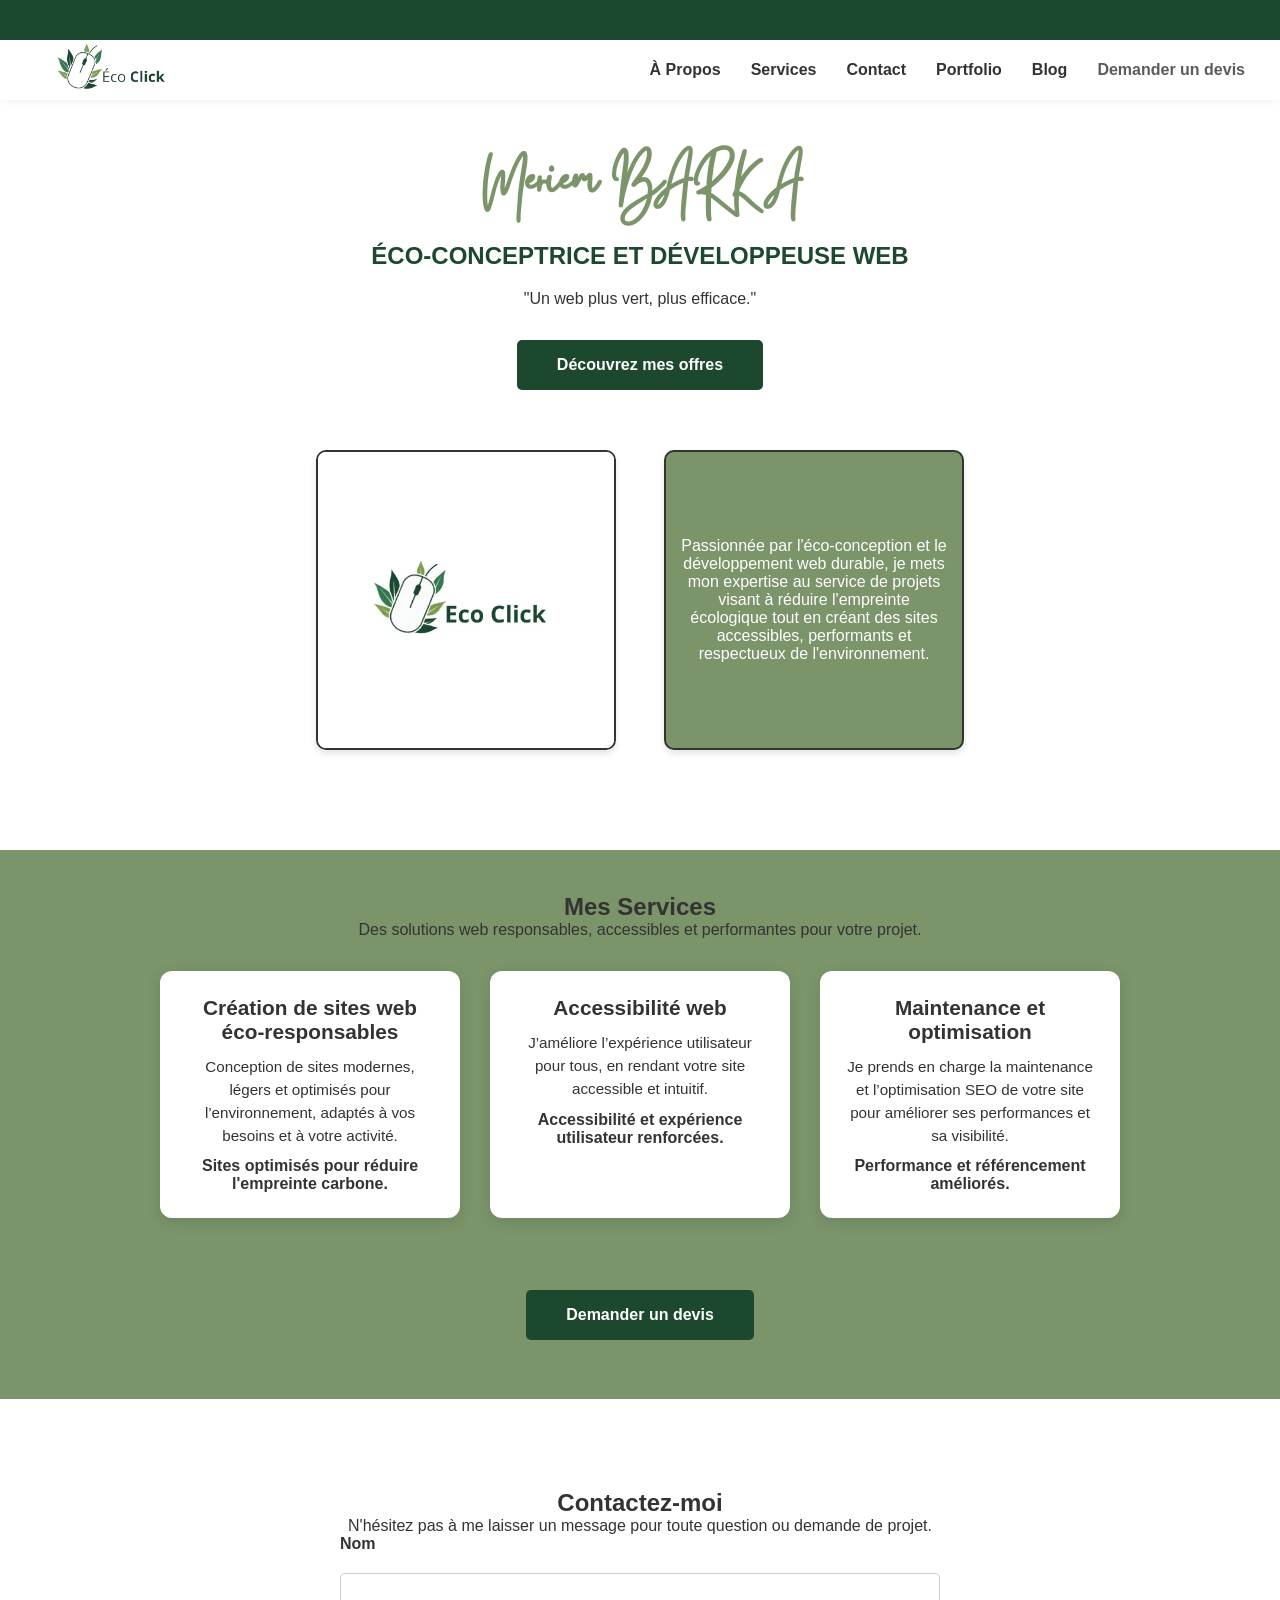
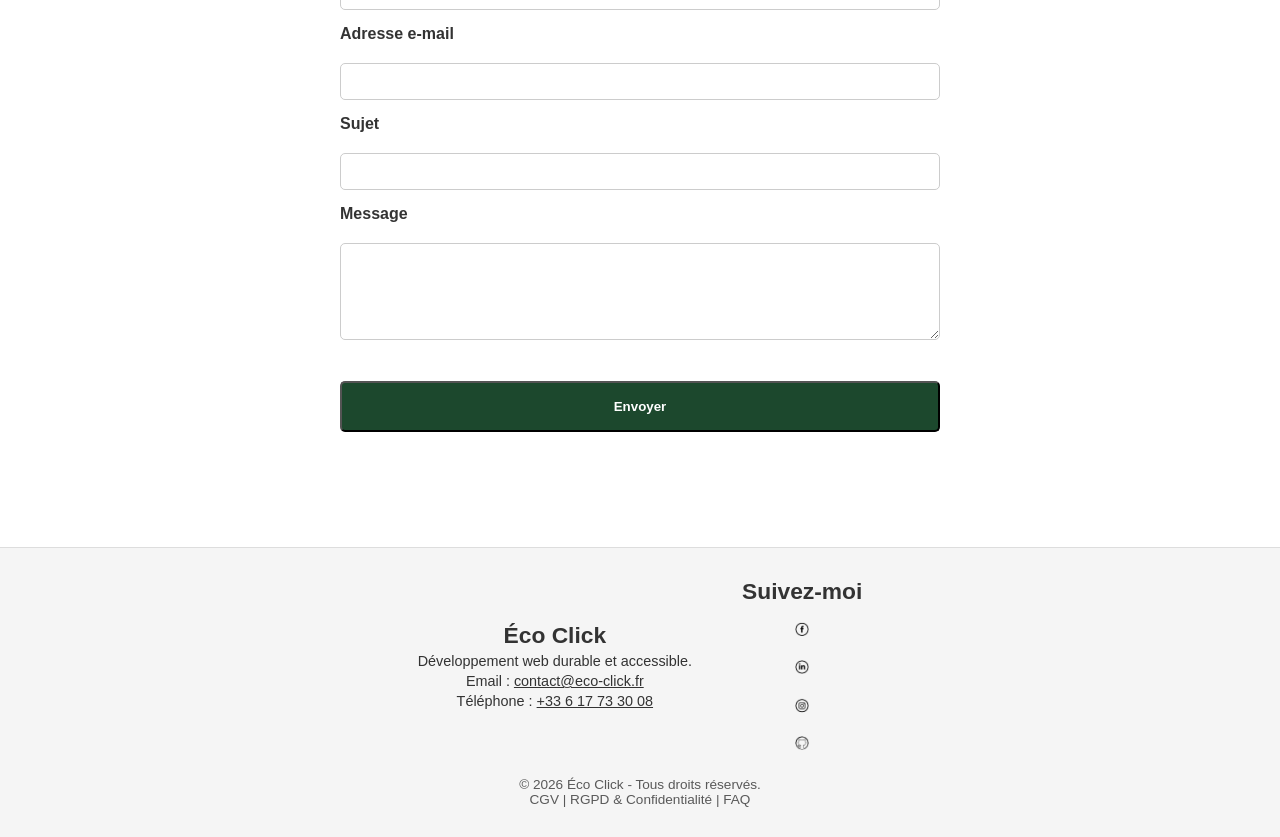
==== commit e54b0e61: "update link" ====
--- a/index.html
+++ b/index.html
@@ -1,30 +1,25 @@
 <!DOCTYPE html>
 <html lang="fr">
-  <head>
-    <!-- Métadonnées principales -->
-    <meta charset="UTF-8" />
-    <meta
-      name="google-site-verification=9EsP41_DhnUaZAayKfEhq12iLwzGcJTIRcIkLWVnmjs"
-    />
-    <meta name="viewport" content="width=device-width, initial-scale=1.0" />
-    <meta
-      name="description"
-      content="Portfolio de Mériem BARKA, développeuse web spécialisée en éco-conception et accessibilité numérique. Création de sites performants, durables et inclusifs."
-    />
-    <meta
-      name="keywords"
-      content="développeuse web, éco-conception, accessibilité numérique, sites web responsables, développement web durable, performance web, SEO, Mériem BARKA, Éco Click"
-    />
-    <meta name="author" content="Mériem BARKA - Éco Click" />
-    <meta name="robots" content="index, follow" />
 
-    <!-- Titre optimisé SEO -->
-    <title>
-      Éco Click | Meriem BARKA - Développement Web Durable & Accessibilité
-    </title>
+<head>
+  <!-- Métadonnées principales -->
+  <meta charset="UTF-8" />
+  <meta name="google-site-verification=9EsP41_DhnUaZAayKfEhq12iLwzGcJTIRcIkLWVnmjs" />
+  <meta name="viewport" content="width=device-width, initial-scale=1.0" />
+  <meta name="description"
+    content="Portfolio de Mériem BARKA, développeuse web spécialisée en éco-conception et accessibilité numérique. Création de sites performants, durables et inclusifs." />
+  <meta name="keywords"
+    content="développeuse web, éco-conception, accessibilité numérique, sites web responsables, développement web durable, performance web, SEO, Mériem BARKA, Éco Click" />
+  <meta name="author" content="Mériem BARKA - Éco Click" />
+  <meta name="robots" content="index, follow" />
 
-    <!-- Données structurées JSON-LD pour Google -->
-    <script type="application/ld+json">
+  <!-- Titre optimisé SEO -->
+  <title>
+    Éco Click | Meriem BARKA - Développement Web Durable & Accessibilité
+  </title>
+
+  <!-- Données structurées JSON-LD pour Google -->
+  <script type="application/ld+json">
       {
         "@context": "https://schema.org",
         "@type": "Person",
@@ -43,165 +38,136 @@
       }
     </script>
 
-    <!-- Police Google Fonts -->
-    <link
-      href="https://fonts.googleapis.com/css2?family=Poppins:wght@400;600&display=swap"
-      rel="stylesheet"
-    />
+  <!-- Police Google Fonts -->
+  <link href="https://fonts.googleapis.com/css2?family=Poppins:wght@400;600&display=swap" rel="stylesheet" />
 
-    <!-- Feuille de style externe -->
-    <link rel="stylesheet" href="assets/css/styles.css" />
+  <!-- Feuille de style externe -->
+  <link rel="stylesheet" href="assets/css/styles.css" />
 
-    <!-- Favicons -->
-    <link
-      rel="icon"
-      type="image/png"
-      sizes="32x32"
-      href="assets/img/favicon.png"
-    />
-    <link
-      rel="apple-touch-icon"
-      sizes="180x180"
-      href="assets/img/favicon.png"
-    />
+  <!-- Favicons -->
+  <link rel="icon" type="image/png" sizes="32x32" href="assets/img/favicon.png" />
+  <link rel="apple-touch-icon" sizes="180x180" href="assets/img/favicon.png" />
 
-    <!-- Couleur du thème pour mobile -->
-    <meta name="theme-color" content="#2e7d32" />
+  <!-- Couleur du thème pour mobile -->
+  <meta name="theme-color" content="#2e7d32" />
 
-    <!-- Script JS -->
-    <script src="assets/js/script.js" defer></script>
-  </head>
+  <!-- Script JS -->
+  <script src="assets/js/script.js" defer></script>
+</head>
 
-  <body>
-    <!-- Lien d'accessibilité pour passer au contenu -->
-    <a href="#main-content" class="skip-link">Passer au contenu principal</a>
+<body>
+  <!-- Lien d'accessibilité pour passer au contenu -->
+  <a href="#main-content" class="skip-link">Passer au contenu principal</a>
 
-    <!-- Bande verte décorative -->
-    <div class="bande-verte" aria-hidden="true"></div>
+  <!-- Bande verte décorative -->
+  <div class="bande-verte" aria-hidden="true"></div>
 
-    <!-- Header (chargé dynamiquement via JS si besoin) -->
-    <div id="header-container"></div>
+  <!-- Header (chargé dynamiquement via JS si besoin) -->
+  <div id="header-container"></div>
 
-    <div class="container">
-      <main id="main-content">
-        <!-- SECTION À PROPOS -->
-        <section id="about">
-          <h1>Meriem BARKA</h1>
-          <h2>ÉCO-CONCEPTRICE ET DÉVELOPPEUSE WEB</h2>
-          <blockquote>"Un web plus vert, plus efficace."</blockquote>
-          <a href="#services" class="btn-primary btn-animated"
-            >Découvrez mes offres</a
-          >
+  <div class="container">
+    <main id="main-content">
+      <!-- SECTION À PROPOS -->
+      <section id="about">
+        <h1>Meriem BARKA</h1>
+        <h2>ÉCO-CONCEPTRICE ET DÉVELOPPEUSE WEB</h2>
+        <blockquote>"Un web plus vert, plus efficace."</blockquote>
+        <a href="#services" class="btn-primary btn-animated">Découvrez mes offres</a>
 
-          <div class="about-container">
-            <div class="about-photo">
-              <img
-                src="./assets/img/profil.webp"
-                alt="Portrait de Mériem BARKA, conceptrice et développeuse web"
-                width="300"
-                height="300"
-                loading="lazy"
-              />
-            </div>
-
-            <div class="about-description">
-              <p>
-                Passionnée par l'éco-conception et le développement web durable,
-                je mets mon expertise au service de projets visant à réduire
-                l'empreinte écologique tout en créant des sites accessibles,
-                performants et respectueux de l'environnement.
-              </p>
-            </div>
-          </div>
-        </section>
-
-        <!-- SECTION SERVICES -->
-        <section id="services">
-          <h2>Mes Services</h2>
-          <p>
-            Des solutions web responsables, accessibles et performantes pour
-            votre projet.
-          </p>
-
-          <div class="services-container">
-            <article class="service-card">
-              <h3>Création de sites web éco-responsables</h3>
-              <p>
-                Conception de sites modernes, légers et optimisés pour
-                l’environnement, adaptés à vos besoins et à votre activité.
-              </p>
-              <strong>Sites optimisés pour réduire l'empreinte carbone.</strong>
-            </article>
-
-            <article class="service-card">
-              <h3>Accessibilité web</h3>
-              <p>
-                J’améliore l’expérience utilisateur pour tous, en rendant votre
-                site accessible et intuitif.
-              </p>
-              <strong
-                >Accessibilité et expérience utilisateur renforcées.</strong
-              >
-            </article>
-
-            <article class="service-card">
-              <h3>Maintenance et optimisation</h3>
-              <p>
-                Je prends en charge la maintenance et l’optimisation SEO de
-                votre site pour améliorer ses performances et sa visibilité.
-              </p>
-              <strong>Performance et référencement améliorés.</strong>
-            </article>
+        <div class="about-container">
+          <div class="about-photo">
+            <img src="./assets/img/profil.webp" alt="Portrait de Mériem BARKA, conceptrice et développeuse web"
+              width="300" height="300" loading="lazy" />
           </div>
 
-          <div class="cta-center">
-            <a href="/devis.html" class="btn btn-primary">Demander un devis</a>
-          </div>
-        </section>
-
-        <!-- SECTION CONTACT -->
-        <section id="contact">
-          <div class="contact-intro">
-            <h2>Contactez-moi</h2>
+          <div class="about-description">
             <p>
-              N'hésitez pas à me laisser un message pour toute question ou
-              demande de projet.
+              Passionnée par l'éco-conception et le développement web durable,
+              je mets mon expertise au service de projets visant à réduire
+              l'empreinte écologique tout en créant des sites accessibles,
+              performants et respectueux de l'environnement.
             </p>
           </div>
+        </div>
+      </section>
 
-          <div class="contact-content">
-            <div class="contact-form">
-              <form
-                action="envoyer.php"
-                method="POST"
-                aria-label="Formulaire de contact"
-              >
-                <label for="nom">Nom</label>
-                <input type="text" id="nom" name="nom" required />
+      <!-- SECTION SERVICES -->
+      <section id="services">
+        <h2>Mes Services</h2>
+        <p>
+          Des solutions web responsables, accessibles et performantes pour
+          votre projet.
+        </p>
 
-                <label for="email">Adresse e-mail</label>
-                <input type="email" id="email" name="email" required />
+        <div class="services-container">
+          <article class="service-card">
+            <h3>Création de sites web éco-responsables</h3>
+            <p>
+              Conception de sites modernes, légers et optimisés pour
+              l’environnement, adaptés à vos besoins et à votre activité.
+            </p>
+            <strong>Sites optimisés pour réduire l'empreinte carbone.</strong>
+          </article>
 
-                <label for="sujet">Sujet</label>
-                <input type="text" id="sujet" name="sujet" required />
+          <article class="service-card">
+            <h3>Accessibilité web</h3>
+            <p>
+              J’améliore l’expérience utilisateur pour tous, en rendant votre
+              site accessible et intuitif.
+            </p>
+            <strong>Accessibilité et expérience utilisateur renforcées.</strong>
+          </article>
 
-                <label for="message">Message</label>
-                <textarea
-                  id="message"
-                  name="message"
-                  rows="5"
-                  required
-                ></textarea>
+          <article class="service-card">
+            <h3>Maintenance et optimisation</h3>
+            <p>
+              Je prends en charge la maintenance et l’optimisation SEO de
+              votre site pour améliorer ses performances et sa visibilité.
+            </p>
+            <strong>Performance et référencement améliorés.</strong>
+          </article>
+        </div>
 
-                <button type="submit" class="btn-primary">Envoyer</button>
-              </form>
-            </div>
+        <div class="cta-center">
+          <a href="/devis.html" class="btn btn-primary">Demander un devis</a>
+        </div>
+      </section>
+
+      <!-- SECTION CONTACT -->
+      <section id="contact">
+        <div class="contact-intro">
+          <h2>Contactez-moi</h2>
+          <p>
+            N'hésitez pas à me laisser un message pour toute question ou
+            demande de projet.
+          </p>
+        </div>
+
+        <div class="contact-content">
+          <div class="contact-form">
+            <form action="envoyer.php" method="POST" aria-label="Formulaire de contact">
+              <label for="nom">Nom</label>
+              <input type="text" id="nom" name="nom" required />
+
+              <label for="email">Adresse e-mail</label>
+              <input type="email" id="email" name="email" required />
+
+              <label for="sujet">Sujet</label>
+              <input type="text" id="sujet" name="sujet" required />
+
+              <label for="message">Message</label>
+              <textarea id="message" name="message" rows="5" required></textarea>
+
+              <button type="submit" class="btn-primary">Envoyer</button>
+            </form>
           </div>
-        </section>
-      </main>
-    </div>
+        </div>
+      </section>
+    </main>
+  </div>
 
-    <!-- Footer -->
-    <div id="footer-container"></div>
-  </body>
-</html>
+  <!-- Footer -->
+  <div id="footer-container"></div>
+</body>
+
+</html>
--- a/assets/css/styles.css
+++ b/assets/css/styles.css
@@ -1,6 +1,7 @@
 /* ===================================================
    1. RÉINITIALISATION, POLICES ET STYLES DE BASE
    =================================================== */
+/* Remplace `- {` par `* {` au tout début de ton fichier */
 * {
   box-sizing: border-box;
   margin: 0;
@@ -11,7 +12,7 @@
 @font-face {
   font-family: "Gistesy";
   src: url("../fonts/Gistesy.woff2") format("woff2"),
-       url("../fonts/Gistesy.woff") format("woff");
+    url("../fonts/Gistesy.woff") format("woff");
   font-weight: normal;
   font-style: normal;
   font-display: swap;
@@ -27,7 +28,7 @@
 
 /* IMPORTANT : Compensation pour le header fixe afin de ne rien cacher */
 body {
-  padding-top: 100px; 
+  padding-top: 100px;
 }
 
 body.menu-open {
@@ -85,13 +86,13 @@
   z-index: 1000;
   background-color: white;
   padding: 10px 20px;
-  box-shadow: 0 2px 5px rgba(0,0,0,0.05);
+  box-shadow: 0 2px 5px rgba(0, 0, 0, 0.05);
 }
 
 .logo {
-  width: 150px;
+  width: 190px;
   height: auto;
-  max-height: 45px; /* Empêche le logo d'agrandir le header */
+  /*max-height: 45px; Empêche le logo d'agrandir le header */
   object-fit: contain;
 }
 
@@ -647,12 +648,108 @@
 }
 
 /* ===================================================
-   11. MEDIA QUERIES (RESPONSIVE DESIGN)
+   12. PAGES LÉGALES & FAQ (CGV, RGPD, FAQ)
+   =================================================== */
+
+.legal-container {
+    max-width: 900px;
+    margin: 40px auto;
+    padding: 20px 30px;
+    background: white;
+    border-radius: 12px;
+    box-shadow: 0 4px 15px rgba(0, 0, 0, 0.05);
+    text-align: left;
+}
+
+.legal-container h1 {
+    font-size: 2.2rem;
+    color: #1c482d;
+    margin-bottom: 10px;
+    text-align: center;
+}
+
+.legal-container h2 {
+    font-size: 1.4rem;
+    color: #1c482d;
+    margin-top: 35px;
+    margin-bottom: 15px;
+    border-bottom: 2px solid #7b946a;
+    padding-bottom: 5px;
+}
+
+.legal-container h3 {
+    font-size: 1.1rem;
+    color: #333;
+    margin-top: 20px;
+    margin-bottom: 8px;
+}
+
+.legal-container p,
+.legal-container li {
+    font-size: 0.95rem;
+    line-height: 1.6;
+    margin-bottom: 15px;
+    color: #444;
+}
+
+.legal-container ul,
+.legal-container ol {
+    margin-left: 20px;
+    margin-bottom: 15px;
+}
+
+/* Tableaux pour RGPD */
+.table-container {
+    overflow-x: auto;
+    margin: 25px 0;
+}
+
+.legal-container table {
+    width: 100%;
+    border-collapse: collapse;
+    font-size: 0.9rem;
+    background-color: white;
+}
+
+.legal-container th, 
+.legal-container td {
+    padding: 12px 15px;
+    border: 1px solid #ddd;
+    text-align: left;
+}
+
+.legal-container th {
+    background-color: #1c482d;
+    color: white;
+}
+
+.legal-container tr:nth-child(even) {
+    background-color: #f9f9f9;
+}
+
+/* Lien de retour haut de page */
+.back-link {
+    margin-bottom: 20px;
+    font-size: 0.9rem;
+}
+
+.back-link a {
+    color: #7b946a;
+    font-weight: bold;
+}
+
+.back-link a:hover {
+    color: #1c482d;
+    text-decoration: underline;
+}
+
+/* ===================================================
+   12. MEDIA QUERIES (RESPONSIVE DESIGN)
    =================================================== */
 @media screen and (max-width: 768px) {
   /* Réglage du padding haut sur mobile */
   body {
-    padding-top: 110px; 
+    padding-top: 110px;
   }
 
   /* Navigation mobile burger */
@@ -695,4 +792,4 @@
     flex-direction: column;
     gap: 30px;
   }
-}+}
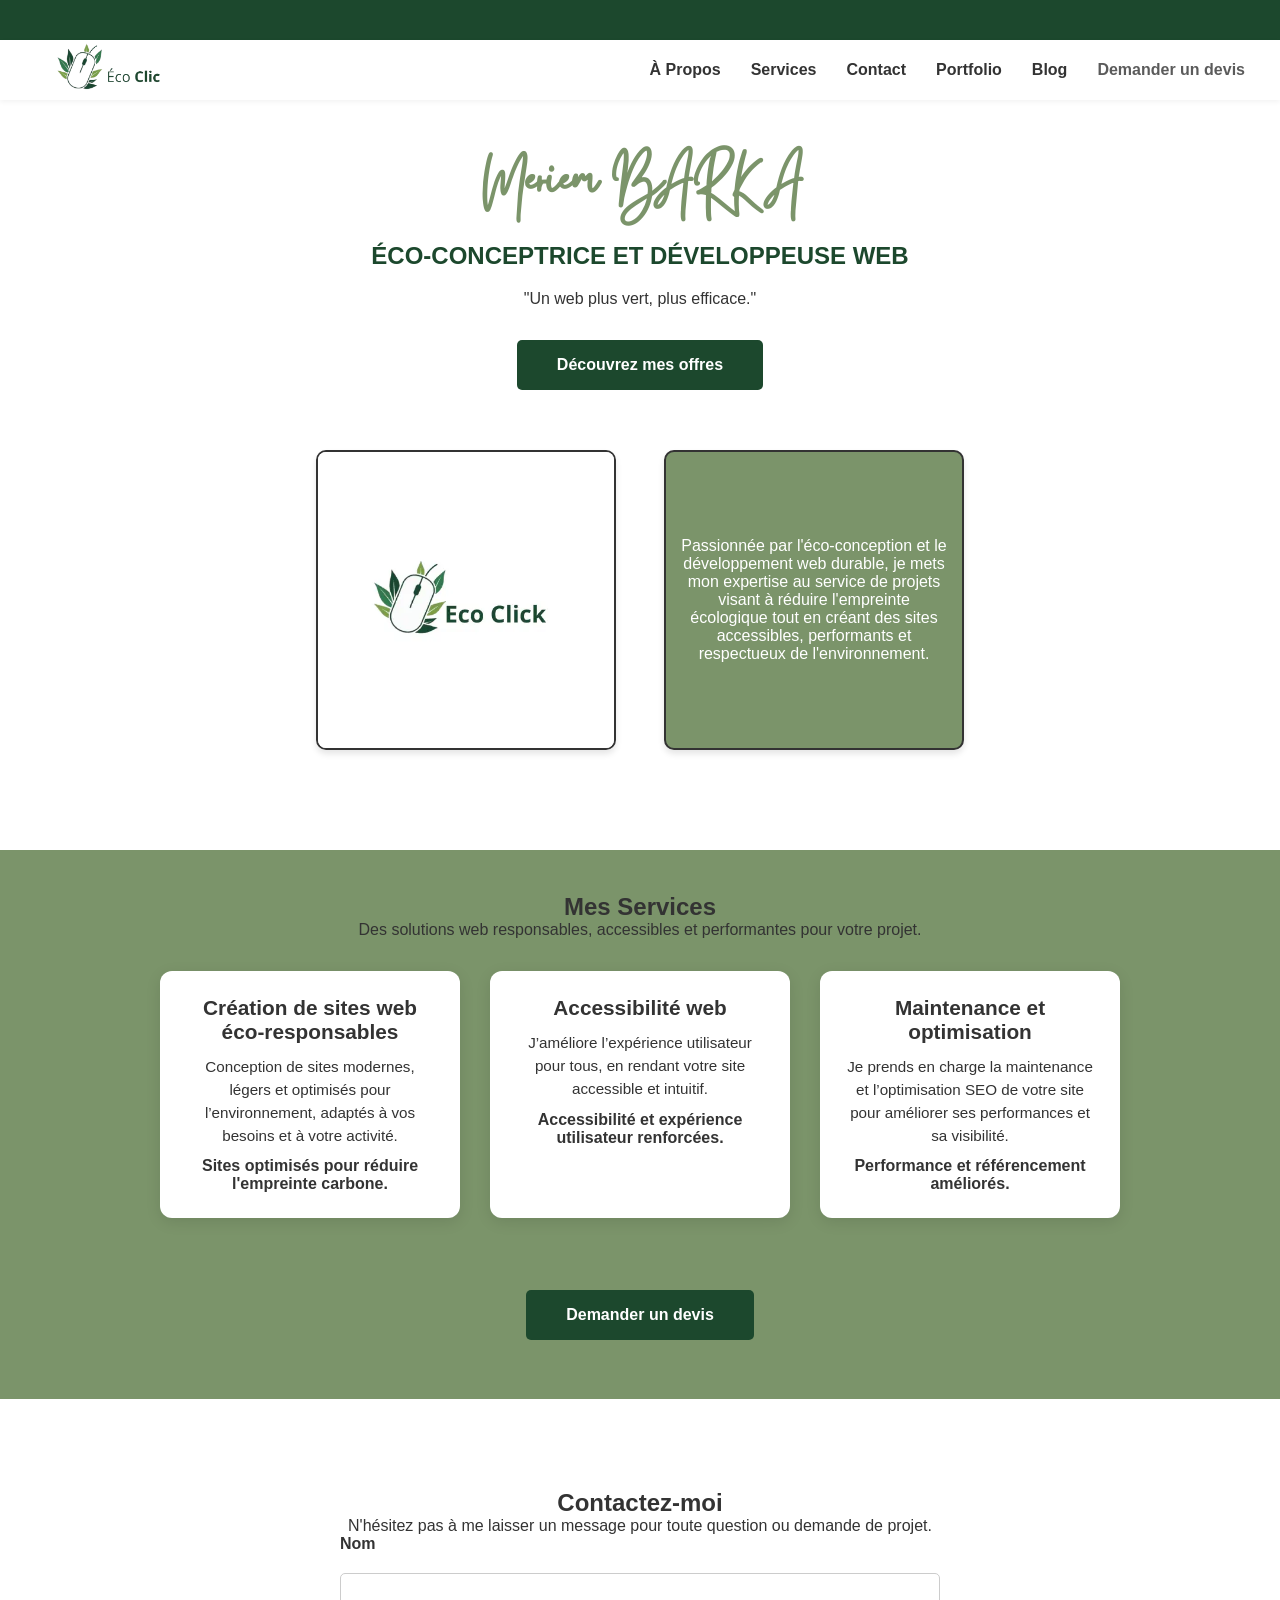
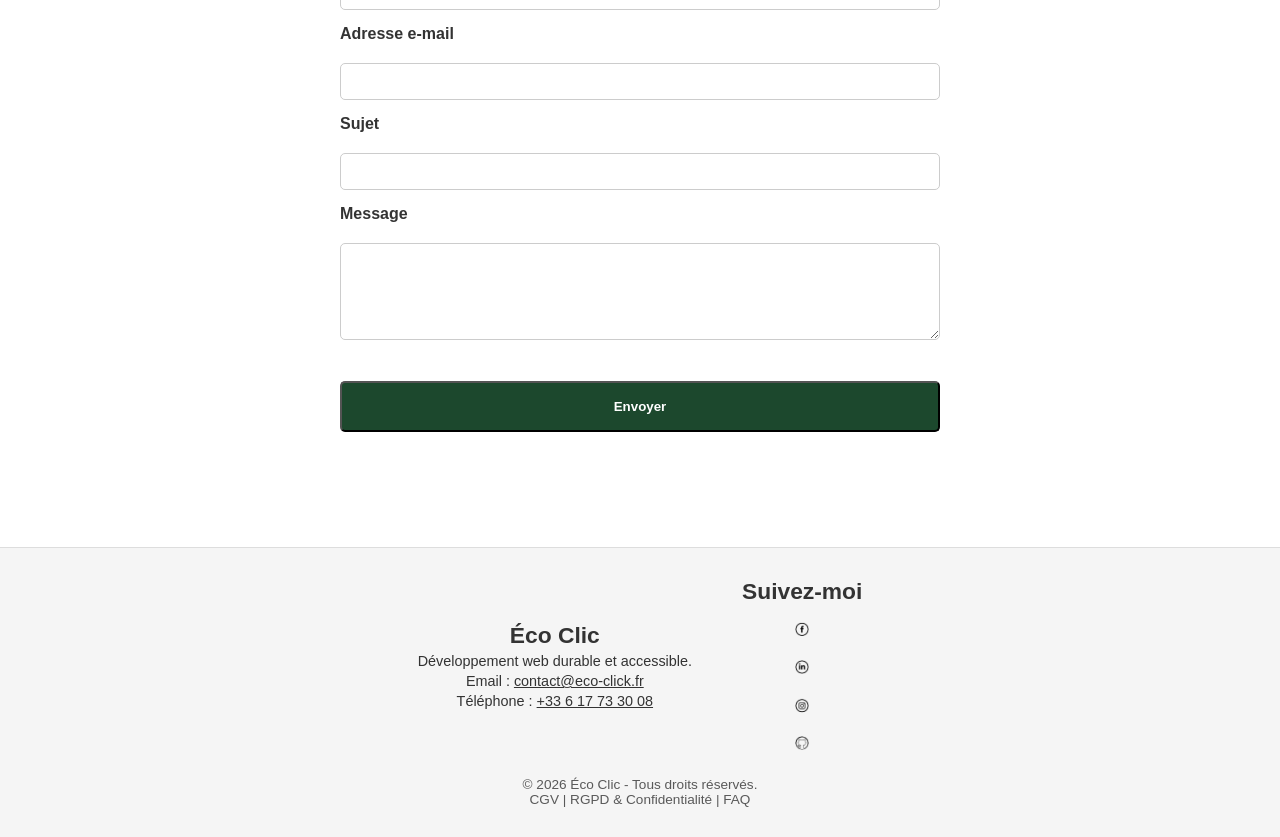
==== commit 4fe5c721: "update fils" ====
--- a/index.html
+++ b/index.html
@@ -33,7 +33,7 @@
         "description": "Développeuse web spécialisée en éco-conception et accessibilité numérique. Création de sites performants, durables et inclusifs.",
         "worksFor": {
           "@type": "Organization",
-          "name": "Éco Click"
+          "name": "Éco Clic"
         }
       }
     </script>
